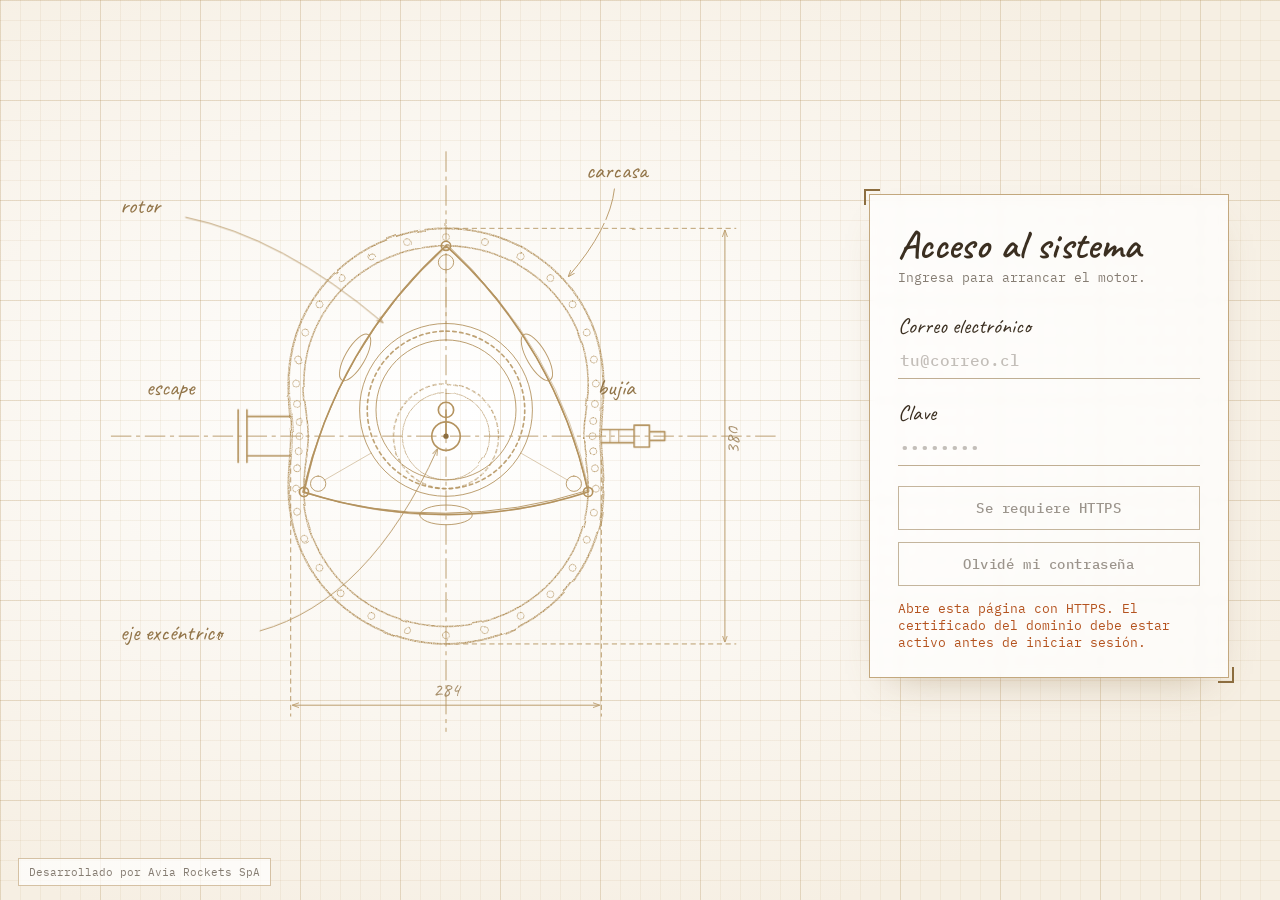
==== index.html @ 8592cf9f "Rentabilidad: deuda con dueños solo con la venta completa en caja Co-Authored-By: Claude Opus 5.5 <n" ====
<!DOCTYPE html>
<html lang="es">
<head>
<meta charset="utf-8">
<meta name="referrer" content="no-referrer">
<meta name="viewport" content="width=device-width, initial-scale=1, viewport-fit=cover">
<title>Oportunicars · Acceso</title>
<link rel="stylesheet" href="workspace.css?v=20261109-rent3">
<link rel="preconnect" href="https://fonts.googleapis.com">
<link rel="preconnect" href="https://fonts.gstatic.com" crossorigin>
<link href="https://fonts.googleapis.com/css2?family=Caveat:wght@400;600&family=IBM+Plex+Mono:wght@400;500&display=swap" rel="stylesheet">
<style>
  :root {
    color-scheme: light;
    --bg-1: #ffffff;
    --bg-2: #f6efe3;
    --ink: #3b2f21;
    --ink-dim: rgba(59, 47, 33, .62);
    --line: #b4935f;
    --camel-deep: #8c6d3f;
    --glass: rgba(255, 255, 255, .72);
    --grid-s: rgba(180, 147, 95, .10);
    --grid-l: rgba(180, 147, 95, .22);
    --accent: #d98324;
    --hand: 'Caveat', 'Segoe Print', 'Bradley Hand', cursive;
    --mono: 'IBM Plex Mono', ui-monospace, 'SF Mono', Menlo, Consolas, monospace;
    box-sizing: border-box;
    padding-top: env(safe-area-inset-top, 0px);
    padding-bottom: env(safe-area-inset-bottom, 0px);
  }
  /* Diseño claro fijo: el plano beige sobre blanco no cambia con el modo oscuro del visor */
  html { scroll-padding-top: env(safe-area-inset-top, 0px); }

  * { box-sizing: border-box; }
  html, body { margin: 0; min-height: 100%; }
  body {
    color: var(--ink);
    font-family: var(--mono);
    background-color: var(--bg-2);
    background-image:
      linear-gradient(var(--grid-s) 1px, transparent 1px),
      linear-gradient(90deg, var(--grid-s) 1px, transparent 1px),
      linear-gradient(var(--grid-l) 1px, transparent 1px),
      linear-gradient(90deg, var(--grid-l) 1px, transparent 1px),
      radial-gradient(ellipse at 36% 46%, var(--bg-1), var(--bg-2) 78%);
    background-size: 20px 20px, 20px 20px, 100px 100px, 100px 100px, 100% 100%;
    overflow-x: hidden;
  }

  .stage {
    min-height: 100dvh;
    display: grid;
    grid-template-columns: minmax(0, 1fr) 360px;
    align-items: center;
    gap: 28px;
    padding: 28px clamp(16px, 4vw, 56px) 56px;
    max-width: 1280px;
    margin: 0 auto;
  }

  /* ---------- Plano ---------- */
  .plate { display: flex; justify-content: center; }
  #blueprint {
    width: 100%;
    max-width: 700px;
    height: auto;
    max-height: calc(100dvh - 90px);
    overflow: visible;
    transition: filter 1.2s ease;
  }
  #blueprint.running { filter: drop-shadow(0 0 14px rgba(180, 147, 95, .35)); }

  .ln { fill: none; stroke: var(--line); stroke-width: 1.5; stroke-linecap: round; stroke-linejoin: round; }
  .thin { stroke-width: .9; opacity: .9; }
  .faint { stroke-width: .8; opacity: .55; }
  .hand { font-family: var(--hand); font-size: 21px; fill: var(--camel-deep); opacity: .95; }
  .hand.sm { font-size: 18px; opacity: .75; }

  .draw {
    stroke-dasharray: 1;
    stroke-dashoffset: 1;
    animation: draw 2.2s var(--d, 0s) cubic-bezier(.5, .1, .25, 1) forwards;
  }
  @keyframes draw { to { stroke-dashoffset: 0; } }
  .fade { opacity: 0; animation: fadein 1.2s var(--d, 1.8s) ease forwards; }
  @keyframes fadein { to { opacity: 1; } }

  /* ---------- Panel de acceso ---------- */
  .panel {
    position: relative;
    padding: 30px 28px 26px;
    border: 1px solid rgba(180, 147, 95, .8);
    background: var(--glass);
    backdrop-filter: blur(4px);
    box-shadow: 0 18px 40px -22px rgba(140, 109, 63, .45);
    opacity: 0;
    animation: fadein 1.2s 2.6s ease forwards;
  }
  .panel::before, .panel::after {
    content: ""; position: absolute; width: 14px; height: 14px; border: 2px solid var(--camel-deep);
  }
  .panel::before { top: -6px; left: -6px; border-right: 0; border-bottom: 0; }
  .panel::after { bottom: -6px; right: -6px; border-left: 0; border-top: 0; }
  .panel.shake { animation: shake .45s ease; opacity: 1; }
  @keyframes shake {
    0%, 100% { transform: translateX(0); }
    20% { transform: translateX(-9px); } 40% { transform: translateX(8px); }
    60% { transform: translateX(-5px); } 80% { transform: translateX(3px); }
  }

  h1 { font-family: var(--hand); font-weight: 600; font-size: 40px; line-height: 1; margin: 0 0 4px; letter-spacing: .01em; }
  .sub { margin: 0 0 26px; font-size: 13px; color: var(--ink-dim); }

  label { display: block; font-family: var(--hand); font-size: 22px; margin: 0 0 2px; color: var(--ink); }
  .field { margin-bottom: 20px; }
  input {
    width: 100%; background: transparent; border: 0; border-bottom: 1px solid rgba(140, 109, 63, .55);
    color: var(--ink); font: 500 16px var(--mono); padding: 8px 2px; outline: none; border-radius: 0;
    transition: border-color .25s, box-shadow .25s;
  }
  input:focus { border-bottom-color: var(--camel-deep); box-shadow: 0 1px 0 0 var(--camel-deep); }
  input::placeholder { color: rgba(59, 47, 33, .3); }

  button {
    font: 500 14px var(--mono); color: var(--ink); background: transparent;
    border: 1px solid var(--camel-deep); padding: 12px 18px; width: 100%; cursor: pointer;
    letter-spacing: .04em; transition: background .25s, transform .1s;
  }
  button:hover { background: rgba(180, 147, 95, .18); }
  button:active { transform: translateY(1px); }
  button:focus-visible, input:focus-visible { outline: 2px solid var(--accent); outline-offset: 3px; }
  button[disabled] { opacity: .5; cursor: default; }

  .err { min-height: 22px; margin: 14px 0 0; font-size: 13px; color: #b4531f; }

  .view { animation: fadein .7s ease both; }
  [hidden] { display: none !important; }

  /* Vista de arranque */
  .kicker { font-family: var(--hand); font-size: 26px; margin: 0 0 10px; }
  #log { list-style: none; margin: 0 0 8px; padding: 0; font-size: 13px; min-height: 84px; }
  #log li { padding: 3px 0; color: var(--ink-dim); animation: fadein .5s ease both; }
  #log li b { color: var(--ink); font-weight: 500; margin-right: 8px; }
  #log li.ok { color: var(--ink); }
  #gauge { width: 100%; height: auto; display: block; margin: 4px 0 0; }
  .rpm { text-align: center; margin: -6px 0 14px; font-size: 30px; font-weight: 500; letter-spacing: .04em; }
  .rpm small { font-size: 13px; color: var(--ink-dim); margin-left: 8px; letter-spacing: 0; }
  .welcome { font-family: var(--hand); font-size: 34px; line-height: 1.05; margin: 4px 0 16px; text-align: center; min-height: 36px; }

  .titleblock {
    position: fixed; left: 18px; bottom: calc(14px + env(safe-area-inset-bottom, 0px));
    font-size: 11px; color: var(--ink-dim); border: 1px solid rgba(180, 147, 95, .55);
    padding: 6px 10px; background: rgba(255, 255, 255, .7); pointer-events: none;
  }

  @media (max-width: 880px) {
    .stage { grid-template-columns: minmax(0, 1fr); padding-top: 16px; gap: 16px; }
    #blueprint { max-height: 52dvh; }
    .panel { max-width: 440px; width: 100%; margin: 0 auto 40px; }
    .titleblock { display: none; }
  }
  @media (prefers-reduced-motion: reduce) {
    .draw { animation-duration: .01s; animation-delay: 0s; }
    .fade, .panel { animation-duration: .01s; animation-delay: 0s; }
  }
</style>
</head>
<body>
<main class="stage">

  <div class="plate">
    <svg id="blueprint" viewBox="0 0 640 600" role="img" aria-label="Plano de un motor rotativo dibujado a lápiz">
      <defs>
        <!-- Lápiz: trazo irregular + grano de papel -->
        <filter id="pencil" x="-4%" y="-4%" width="108%" height="108%">
          <feTurbulence type="fractalNoise" baseFrequency="0.035" numOctaves="2" seed="4" result="n"/>
          <feDisplacementMap in="SourceGraphic" in2="n" scale="2.4" result="d"/>
          <feTurbulence type="fractalNoise" baseFrequency="0.9" numOctaves="1" seed="9" result="g"/>
          <feColorMatrix in="g" type="matrix" values="0 0 0 0 1  0 0 0 0 1  0 0 0 0 1  0 0 0 -1.5 1.38" result="gm"/>
          <feComposite in="d" in2="gm" operator="in"/>
        </filter>
        <filter id="pencilLite" x="-4%" y="-4%" width="108%" height="108%">
          <feTurbulence type="fractalNoise" baseFrequency="0.05" numOctaves="2" seed="2" result="n"/>
          <feDisplacementMap in="SourceGraphic" in2="n" scale="1.6"/>
        </filter>
        <marker id="arr" viewBox="0 0 10 10" refX="9" refY="5" markerWidth="7" markerHeight="7" orient="auto-start-reverse">
          <path d="M0,1.5 L10,5 L0,8.5" fill="none" stroke="#b4935f" stroke-width="1.3" stroke-linecap="round"/>
        </marker>
      </defs>

      <g id="shake">
        <!-- Ejes de simetría -->
        <g filter="url(#pencilLite)">
          <path class="ln faint fade" style="--d:.2s" stroke-dasharray="18 5 3 5" d="M14 300 H626"/>
          <path class="ln faint fade" style="--d:.3s" stroke-dasharray="18 5 3 5" d="M320 40 V570"/>
        </g>

        <!-- Partes estáticas (carcasa, engranaje fijo) con lápiz -->
        <g id="statics" filter="url(#pencil)"></g>

        <!-- Partes móviles -->
        <g transform="rotate(-90 320 300)">
          <g id="rotor"></g>
          <line id="crank" class="ln" x1="320" y1="300" x2="344" y2="300" stroke-width="2"/>
          <circle id="pin" class="ln" cx="344" cy="300" r="7"/>
          <circle class="ln" cx="320" cy="300" r="13"/>
          <circle cx="320" cy="300" r="2.4" fill="#8c6d3f"/>
        </g>

        <!-- Bujía y escape (pantalla) -->
        <g filter="url(#pencilLite)">
          <!-- bujía -->
          <g class="fade" style="--d:1.9s">
            <path class="ln" d="M462 294 H492 M462 306 H492 M492 290 V310 H506 V290 Z M506 296 H520 V304 H506"/>
            <path class="ln thin" d="M470 294 V306 M478 294 V306"/>
          </g>
          <!-- escape -->
          <g class="fade" style="--d:2s">
            <path class="ln" d="M178 282 H138 M178 318 H138 M138 276 V324 M130 276 V324"/>
          </g>
        </g>
        <g id="spark" opacity="0">
          <path d="M446 300 l-11 -9 M446 300 l-14 0 M446 300 l-11 9 M446 300 l-6 -15 M446 300 l-6 15"
                stroke="#d98324" stroke-width="2" stroke-linecap="round" fill="none"/>
          <circle cx="446" cy="300" r="5" fill="#d98324" opacity=".85"/>
        </g>
        <g id="puffs"></g>

        <!-- Cotas -->
        <g filter="url(#pencilLite)" class="fade" style="--d:2.2s">
          <path class="ln thin" stroke-dasharray="4 4" d="M320 110 H585 M320 490 H585"/>
          <path class="ln thin" marker-start="url(#arr)" marker-end="url(#arr)" d="M575 112 V488"/>
          <text class="hand sm" x="588" y="304" transform="rotate(-90 588 304)" text-anchor="middle">380</text>
          <path class="ln thin" stroke-dasharray="4 4" d="M178 322 V556 M462 322 V556"/>
          <path class="ln thin" marker-start="url(#arr)" marker-end="url(#arr)" d="M180 546 H460"/>
          <text class="hand sm" x="320" y="538" text-anchor="middle">284</text>
        </g>

        <!-- Anotaciones -->
        <g filter="url(#pencilLite)">
          <g class="fade" style="--d:2.4s">
            <text class="hand" x="22" y="96">rotor</text>
            <path class="ln thin" marker-end="url(#arr)" d="M82 100 Q170 118 262 196"/>
          </g>
          <g class="fade" style="--d:2.6s">
            <text class="hand" x="448" y="64">carcasa</text>
            <path class="ln thin" marker-end="url(#arr)" d="M474 74 Q470 110 432 154"/>
          </g>
          <g class="fade" style="--d:2.8s">
            <text class="hand" x="458" y="262">bujía</text>
          </g>
          <g class="fade" style="--d:3s">
            <text class="hand" x="46" y="262">escape</text>
          </g>
          <g class="fade" style="--d:3.2s">
            <text class="hand" x="22" y="486">eje excéntrico</text>
            <path class="ln thin" marker-end="url(#arr)" d="M150 478 Q250 450 312 312"/>
          </g>
        </g>
      </g>
    </svg>
  </div>

  <aside class="panel" id="panel">

    <!-- Vista de acceso -->
    <section id="loginView" class="view">
      <h1>Acceso al sistema</h1>
      <p class="sub">Ingresa para arrancar el motor.</p>
      <div class="field">
        <label for="user">Correo electrónico</label>
        <input id="user" type="email" required autocomplete="username" autocapitalize="none" spellcheck="false" placeholder="tu@correo.cl">
      </div>
      <div class="field">
        <label for="pass">Clave</label>
        <input id="pass" type="password" autocomplete="current-password" placeholder="••••••••">
      </div>
      <button id="go" type="button" disabled>Conectando…</button>
      <button id="forgot" type="button" style="margin-top:12px" disabled>Olvidé mi contraseña</button>
      <p class="err" id="err" role="alert"></p>
      
    </section>

    <section id="recoveryView" class="view" hidden>
      <h1>Nueva contraseña</h1>
      <p class="sub">Elige una contraseña de al menos 12 caracteres.</p>
      <label for="newPass">Contraseña</label>
      <input id="newPass" type="password" autocomplete="new-password" minlength="12">
      <label for="confirmPass">Repetir contraseña</label>
      <input id="confirmPass" type="password" autocomplete="new-password" minlength="12">
      <button id="savePass" type="button" style="margin-top:20px">Guardar contraseña</button>
      <button id="cancelRecovery" type="button" style="margin-top:12px">Volver al acceso</button>
      <p class="err" id="recoveryErr" role="alert"></p>
    </section>

    <!-- Vista de arranque -->
    <section id="runView" class="view" hidden>
      <p class="kicker">Secuencia de arranque</p>
      <ul id="log"></ul>
      <svg id="gauge" viewBox="0 0 220 165" aria-hidden="true"></svg>
      <div class="rpm"><span id="rpmNum">0</span><small>rpm</small></div>
      <div class="welcome" id="welcome"></div>
      <button id="logout" type="button" hidden>Cerrar sesión</button>
    </section>
  </aside>
</main>

<div class="titleblock">Desarrollado por Avia Rockets SpA</div>

<script src="schema.js"></script>
<script src="caja.js?v=20261109-rent3"></script><script src="caja-nueva.js?v=20261109-rent3"></script><script src="cartolas.js?v=20261109-rent3"></script><script src="admin.js?v=20261109-rent3"></script><script src="liquidaciones.js?v=20261109-rent3"></script><script src="rentabilidad.js?v=20261109-rent3"></script><script src="correos.js?v=20261109-rent3"></script><script src="config.js?v=20261109-rent3"></script><script src="google-config.js"></script><script src="system-core.js?v=20261109-rent3"></script><script src="correo-core.js?v=20261109-rent3"></script><script src="finanzas.js?v=20261109-rent3"></script><script src="google-caja.js?v=20261109-rent3"></script><script src="sistema.js?v=20261109-rent3"></script><script src="workspace.js?v=20261109-rent3"></script>
<script>
(() => {
  // La identidad se verifica con Supabase; no hay claves de usuarios en el frontend.

  /* ===== Geometría del motor ===== */
  const NS = 'http://www.w3.org/2000/svg';
  const CX = 320, CY = 300;
  const R = 150;          // radio de generación (punta del rotor)
  const E = 24;           // excentricidad
  const GEAR_FIXED = 48;  // engranaje fijo
  const GEAR_ROTOR = 72;  // corona interna del rotor (relación 3:2)

  const el = (name, attrs = {}, parent) => {
    const n = document.createElementNS(NS, name);
    for (const k in attrs) n.setAttribute(k, attrs[k]);
    if (parent) parent.appendChild(n);
    return n;
  };
  const rnd = (a, b) => a + Math.random() * (b - a);

  // Peritrocoide (contorno de la carcasa), en el sistema "sin rotar"
  const peri = (r, e, n = 300) => {
    let d = '';
    for (let i = 0; i <= n; i++) {
      const t = (i / n) * Math.PI * 2;
      const x = CX + r * Math.cos(t) + e * Math.cos(3 * t);
      const y = CY + r * Math.sin(t) + e * Math.sin(3 * t);
      d += (i ? 'L' : 'M') + x.toFixed(2) + ' ' + y.toFixed(2);
    }
    return d + 'Z';
  };

  const statics = document.getElementById('statics');
  const rotor = document.getElementById('rotor');

  // Carcasa (grupo rotado -90° para que quede vertical)
  const housing = el('g', { transform: `rotate(-90 ${CX} ${CY})` }, statics);

  const outer = el('path', { d: peri(R + 16, E), class: 'ln draw', pathLength: 1, style: '--d:0s' }, housing);
  const inner = el('path', { d: peri(R, E), class: 'ln draw', pathLength: 1, style: '--d:.5s' }, housing);
  // segundo trazo, más tenue, como repasado a mano
  el('path', { d: peri(R + 15, E + .6), class: 'ln thin draw', pathLength: 1, style: '--d:.9s' }, housing);

  // Perforaciones de refrigeración
  const holes = el('g', { class: 'fade', style: '--d:1.4s' }, housing);
  const N_HOLES = 40;
  for (let i = 0; i < N_HOLES; i++) {
    const t = (i / N_HOLES) * Math.PI * 2;
    const x = CX + (R + 8) * Math.cos(t) + E * Math.cos(3 * t);
    const y = CY + (R + 8) * Math.sin(t) + E * Math.sin(3 * t);
    el('circle', { cx: x.toFixed(2), cy: y.toFixed(2), r: 3.2, class: 'ln thin' }, holes);
  }

  // Engranaje fijo (centro)
  const fixedGear = el('g', { class: 'fade', style: '--d:1.2s' }, statics);
  el('circle', { cx: CX, cy: CY, r: GEAR_FIXED, class: 'ln', 'stroke-width': 5, 'stroke-dasharray': '3.14 3.14', opacity: .85 }, fixedGear);
  el('circle', { cx: CX, cy: CY, r: GEAR_FIXED - 8, class: 'ln thin' }, fixedGear);

  /* ===== Rotor ===== */
  const RHO = R * 2.8; // radio de los flancos (casi planos)
  const tip = k => [R * Math.cos(k * 2 * Math.PI / 3), R * Math.sin(k * 2 * Math.PI / 3)];
  const rotorPath = (j = 0, rho = RHO) => {
    const p = [0, 1, 2].map(k => { const [x, y] = tip(k); return [x + rnd(-j, j), y + rnd(-j, j)]; });
    return `M${p[0][0].toFixed(1)} ${p[0][1].toFixed(1)}` +
           `A${rho} ${rho} 0 0 1 ${p[1][0].toFixed(1)} ${p[1][1].toFixed(1)}` +
           `A${rho} ${rho} 0 0 1 ${p[2][0].toFixed(1)} ${p[2][1].toFixed(1)}` +
           `A${rho} ${rho} 0 0 1 ${p[0][0].toFixed(1)} ${p[0][1].toFixed(1)}Z`;
  };
  el('path', { d: rotorPath(0), class: 'ln draw', pathLength: 1, style: '--d:.8s', 'stroke-width': 1.8 }, rotor);
  el('path', { d: rotorPath(1.6, RHO * 1.04), class: 'ln thin draw', pathLength: 1, style: '--d:1.1s' }, rotor);
  el('path', { d: rotorPath(1.4, RHO * .96), class: 'ln faint draw', pathLength: 1, style: '--d:1.3s' }, rotor);

  // Corona interna (engranaje del rotor) con dientes
  const ring = el('g', { class: 'fade', style: '--d:1.5s' }, rotor);
  el('circle', { cx: 0, cy: 0, r: GEAR_ROTOR, class: 'ln', 'stroke-width': 5, 'stroke-dasharray': '3.14 3.14', opacity: .85 }, ring);
  el('circle', { cx: 0, cy: 0, r: GEAR_ROTOR + 7, class: 'ln thin' }, ring);
  el('circle', { cx: 0, cy: 0, r: GEAR_ROTOR - 8, class: 'ln thin' }, ring);

  // Rebajes de los flancos + sellos de ápice + nervios
  for (let k = 0; k < 3; k++) {
    const a = (k * 120 + 60) * Math.PI / 180;      // centro de cada flanco
    const rx = Math.cos(a), ry = Math.sin(a);
    const rec = el('g', { class: 'fade', style: '--d:1.7s' }, rotor);
    el('ellipse', {
      cx: (rx * 96).toFixed(1), cy: (ry * 96).toFixed(1), rx: 24, ry: 9,
      transform: `rotate(${k * 120 + 60 + 90} ${(rx * 96).toFixed(1)} ${(ry * 96).toFixed(1)})`,
      class: 'ln thin'
    }, rec);
    const [tx, ty] = tip(k);
    el('circle', { cx: tx.toFixed(1), cy: ty.toFixed(1), r: 4.2, class: 'ln' }, rec);
    el('circle', { cx: (tx * .9).toFixed(1), cy: (ty * .9).toFixed(1), r: 7, class: 'ln thin' }, rec);
    el('path', { d: `M${(tx * .86).toFixed(1)} ${(ty * .86).toFixed(1)} L${(GEAR_ROTOR + 7) * Math.cos(k * 2 * Math.PI / 3)} ${(GEAR_ROTOR + 7) * Math.sin(k * 2 * Math.PI / 3)}`, class: 'ln faint' }, rec);
  }

  /* ===== Elementos animados ===== */
  const crank = document.getElementById('crank');
  const pin = document.getElementById('pin');
  const sparkEl = document.getElementById('spark');
  const puffs = document.getElementById('puffs');
  const shake = document.getElementById('shake');
  const svg = document.getElementById('blueprint');

  /* ===== Medidor de RPM ===== */
  const gauge = document.getElementById('gauge');
  const GC = 110, GR = 84, MAX_RPM = 8000;
  const pol = (r, a) => [GC + r * Math.sin(a * Math.PI / 180), GC - r * Math.cos(a * Math.PI / 180)];
  const arc = (r, a0, a1) => {
    const [x0, y0] = pol(r, a0), [x1, y1] = pol(r, a1);
    return `M${x0.toFixed(1)} ${y0.toFixed(1)}A${r} ${r} 0 ${(a1 - a0) > 180 ? 1 : 0} 1 ${x1.toFixed(1)} ${y1.toFixed(1)}`;
  };
  const rpmAngle = v => -120 + (v / MAX_RPM) * 240;
  el('path', { d: arc(GR, -120, 120), class: 'ln' }, gauge);
  el('path', { d: arc(GR + 4, rpmAngle(7000), 120), fill: 'none', stroke: '#d98324', 'stroke-width': 2.5, 'stroke-linecap': 'round' }, gauge);
  for (let i = 0; i <= 16; i++) {
    const a = -120 + i * 15, major = i % 2 === 0;
    const [x0, y0] = pol(GR - (major ? 11 : 6), a), [x1, y1] = pol(GR, a);
    el('line', { x1: x0, y1: y0, x2: x1, y2: y1, class: 'ln', 'stroke-width': major ? 1.6 : .9 }, gauge);
    if (major) {
      const [tx, ty] = pol(GR - 24, a);
      const t = el('text', { x: tx, y: ty + 5, 'text-anchor': 'middle', fill: '#8c6d3f', 'font-family': 'Caveat, cursive', 'font-size': 18 }, gauge);
      t.textContent = i / 2;
    }
  }
  const needle = el('g', {}, gauge);
  el('line', { x1: GC, y1: GC + 10, x2: GC, y2: GC - 70, class: 'ln', 'stroke-width': 2 }, needle);
  el('circle', { cx: GC, cy: GC, r: 6, class: 'ln' }, gauge);
  const rpmNum = document.getElementById('rpmNum');

  /* ===== Estado y bucle de animación ===== */
  const S = { rpm: 0, alpha: 0, cranking: false, firing: false, puffAcc: 0, tweenId: 0 };

  const ease = {
    inOut: t => t < .5 ? 2 * t * t : 1 - Math.pow(-2 * t + 2, 2) / 2,
    out: t => 1 - Math.pow(1 - t, 3),
    lin: t => t
  };
  const tween = (to, ms, fn = ease.inOut) => new Promise(res => {
    const id = ++S.tweenId, from = S.rpm, t0 = performance.now();
    const step = now => {
      if (id !== S.tweenId) return res();
      const k = Math.min(1, (now - t0) / ms);
      S.rpm = from + (to - from) * fn(k);
      k < 1 ? requestAnimationFrame(step) : res();
    };
    requestAnimationFrame(step);
  });
  const wait = ms => new Promise(r => setTimeout(r, ms));

  const spawnPuff = () => {
    const c = el('circle', { cx: 130, cy: 300, r: 4, fill: 'none', stroke: '#b4935f', 'stroke-width': 1, 'stroke-dasharray': '3 3' }, puffs);
    c.style.transformBox = 'fill-box';
    c.style.transformOrigin = 'center';
    const dx = -(50 + rnd(0, 80)), dy = -(10 + rnd(0, 60)) * (Math.random() > .5 ? 1 : -.4);
    const a = c.animate([
      { transform: 'translate(0,0) scale(1)', opacity: .85 },
      { transform: `translate(${dx}px,${dy}px) scale(${5 + rnd(0, 3)})`, opacity: 0 }
    ], { duration: 1100 + rnd(0, 600), easing: 'ease-out' });
    a.onfinish = () => c.remove();
  };

  let last = performance.now();
  const frame = now => {
    const dt = Math.min(.05, (now - last) / 1000);
    last = now;

    // velocidad visual (≈2.4 vueltas/s del eje a 7000 rpm)
    let v = S.rpm / 7000 * 2.4;
    if (S.cranking) v *= .55 + .45 * Math.abs(Math.sin(S.alpha * 1.5));
    S.alpha += v * Math.PI * 2 * dt;

    const a = S.alpha;
    const px = CX + E * Math.cos(a), py = CY + E * Math.sin(a);
    rotor.setAttribute('transform', `translate(${px.toFixed(2)} ${py.toFixed(2)}) rotate(${(a / 3 * 180 / Math.PI).toFixed(2)})`);
    crank.setAttribute('x2', px.toFixed(2)); crank.setAttribute('y2', py.toFixed(2));
    pin.setAttribute('cx', px.toFixed(2)); pin.setAttribute('cy', py.toFixed(2));

    // chispa
    if (S.firing && S.rpm > 150) {
      const f = (a / (Math.PI * 2)) % 1;
      sparkEl.setAttribute('opacity', f < .16 ? (1 - f / .16).toFixed(2) : 0);
    } else sparkEl.setAttribute('opacity', 0);

    // escape
    if (S.firing) {
      S.puffAcc += dt * Math.min(9, S.rpm / 650);
      while (S.puffAcc >= 1) { S.puffAcc -= 1; spawnPuff(); }
    }

    // vibración
    const amp = S.firing ? (S.rpm / 7000) * .9 : (S.cranking ? .35 : 0);
    shake.setAttribute('transform', amp ? `translate(${rnd(-amp, amp).toFixed(2)} ${rnd(-amp, amp).toFixed(2)})` : '');

    // medidor
    const shown = S.firing && S.rpm < 1500 ? S.rpm + rnd(-18, 18) : S.rpm;
    needle.setAttribute('transform', `rotate(${rpmAngle(Math.max(0, shown))} ${GC} ${GC})`);
    rpmNum.textContent = Math.max(0, Math.round(shown / 10) * 10).toString().padStart(4, '0');

    requestAnimationFrame(frame);
  };
  requestAnimationFrame(frame);

  /* ===== Interfaz de acceso ===== */
  const panel = document.getElementById('panel');
  const loginView = document.getElementById('loginView');
  const runView = document.getElementById('runView');
  const userIn = document.getElementById('user');
  const passIn = document.getElementById('pass');
  const goBtn = document.getElementById('go');
  const errEl = document.getElementById('err');
  const logEl = document.getElementById('log');
  const welcome = document.getElementById('welcome');
  const logout = document.getElementById('logout');
  let busy = false;

  const addLog = (text, ok = false) => {
    const li = document.createElement('li');
    li.className = ok ? 'ok' : '';
    li.innerHTML = `<b>${ok ? '✓' : '…'}</b>${text}`;
    logEl.appendChild(li);
    return li;
  };
  const mark = li => { li.className = 'ok'; li.querySelector('b').textContent = '✓'; };

  async function failedAttempt() {
    busy = true;
    errEl.textContent = 'Usuario o clave incorrectos. Revisa los datos e intenta de nuevo.';
    panel.classList.remove('shake'); void panel.offsetWidth; panel.classList.add('shake');
    S.cranking = true;
    await tween(210, 380, ease.out);
    await tween(0, 650, ease.inOut);
    S.cranking = false;
    busy = false;
    passIn.select();
  }

  async function startEngine(name) {
    const current = revision;
    busy = true;
    errEl.textContent = '';
    loginView.hidden = true;
    runView.hidden = false;
    logEl.innerHTML = ''; welcome.textContent = ''; logout.hidden = true;

    const l1 = addLog('Contacto · batería correcta');
    await wait(500); if (current !== revision) return; mark(l1);

    const l2 = addLog('Motor de arranque girando');
    S.cranking = true;
    await tween(250, 1100, ease.out); if (current !== revision) return;
    await wait(650); if (current !== revision) return;
    mark(l2);

    const l3 = addLog('Ignición');
    S.cranking = false; S.firing = true;
    svg.classList.add('running');
    await tween(2300, 450, ease.out); if (current !== revision) return;
    await tween(6800, 1300, ease.inOut); if (current !== revision) return;
    await wait(250); if (current !== revision) return;
    mark(l3);

    addLog('Acceso concedido', true);
    welcome.textContent = `Bienvenido, ${name}`;
    tween(1150, 1700, ease.inOut);
    await wait(1200); if (current !== revision) return;
    logout.hidden = false;
    busy = false;
  }

  const forgot = document.getElementById('forgot');
  const recoveryView = document.getElementById('recoveryView');
  const recoveryErr = document.getElementById('recoveryErr');
  const savePass = document.getElementById('savePass');
  const newPass = document.getElementById('newPass');
  const confirmPass = document.getElementById('confirmPass');
  const callbackParams = new URLSearchParams(location.hash.slice(1));
  let recovering = callbackParams.get('type') === 'recovery';
  let client, activeId = null, revision = 0, authRevision = 0;
  function lock(value) { goBtn.disabled = value; forgot.disabled = value; }
  function clearView() {
    window.OCWorkspace.close();
    revision++; busy = false; S.tweenId++; S.rpm = 0;
    S.firing = false; S.cranking = false; svg.classList.remove('running');
    runView.hidden = true; recoveryView.hidden = true; loginView.hidden = false;
    welcome.textContent = ''; logEl.replaceChildren(); passIn.value = '';
    delete runView.dataset.userId;
    activeId = null;
  }
  async function reconcile() {
    const request = ++authRevision;
    try {
      const { data, error } = await client.auth.getUser();
      if (request !== authRevision) return;
      if (error || !data.user) { clearView(); return; }
      const user = data.user;
      if (recovering) {
        clearView(); loginView.hidden = true; recoveryView.hidden = false;
        newPass.focus(); return;
      }
      if (activeId === user.id) return;
      clearView(); activeId = user.id; runView.dataset.userId = user.id;
      // El nombre es solo presentación. Nunca se usa para conceder permisos.
      const name = user.user_metadata?.full_name || user.user_metadata?.name ||
        user.email?.split('@')[0] || 'usuario';
      const workspaceRevision = revision;
      // Una sola consulta a Google, en paralelo con la animación. Después todo se lee de memoria.
      const loading = window.OCGoogleCaja.connect(client,user).catch(error => ({connectionError:error.message}));
      await startEngine(String(name).slice(0, 100));
      if (activeId === user.id && workspaceRevision === revision && !recovering) {
        const connected = await loading;
        if(activeId===user.id&&workspaceRevision===revision&&!recovering)
          window.OCWorkspace.open({ user, signOut, ...connected });
      }
    } catch {
      if (request === authRevision) {
        clearView(); errEl.textContent = 'No se pudo verificar la sesión. Intenta ingresar nuevamente.';
      }
    }
  }
  async function submit() {
    if (busy || !client || goBtn.disabled) return;
    if (!userIn.value.trim() || !userIn.checkValidity() || !passIn.value) {
      errEl.textContent = 'Ingresa tu correo y contraseña.'; return;
    }
    // Solo cuentas de la empresa: cualquier otro correo se rechaza sin consultar al servidor.
    if (!/@oportunicars\.cl$/i.test(userIn.value.trim())) {
      passIn.value = ''; errEl.textContent = 'Solo se permiten cuentas @oportunicars.cl.'; return;
    }
    busy = true; lock(true); errEl.textContent = '';
    try {
      const { error } = await client.auth.signInWithPassword({
        email: userIn.value.trim(), password: passIn.value
      });
      passIn.value = '';
      if (error) { busy = false; await failedAttempt(); }
      else { recovering = false; await reconcile(); }
    } catch {
      errEl.textContent = 'No se pudo conectar. Revisa tu conexión e intenta nuevamente.';
    } finally { busy = false; lock(false); }
  }
  goBtn.addEventListener('click', submit);
  [userIn, passIn].forEach(i => i.addEventListener('keydown', e => {
    if (e.key === 'Enter') { e.preventDefault(); submit(); }
  }));
  [userIn, passIn].forEach(i => i.addEventListener('input', () => { errEl.textContent = ''; }));
  forgot.addEventListener('click', async () => {
    if (!client || busy) return;
    if (!userIn.value.trim() || !userIn.checkValidity()) {
      errEl.textContent = 'Escribe tu correo electrónico para recuperar el acceso.'; userIn.focus(); return;
    }
    lock(true);
    try {
      const { error } = await client.auth.resetPasswordForEmail(userIn.value.trim(), {
        redirectTo: 'https://admin.oportunicars.cl/'
      });
      errEl.textContent = error ? 'No se pudo solicitar el correo. Intenta más tarde.' :
        'Si el correo tiene una cuenta, recibirás un enlace para restablecer tu contraseña.';
    } catch { errEl.textContent = 'No se pudo conectar. Intenta nuevamente.'; }
    finally { lock(false); }
  });
  async function signOut() {
    if (!client) return;
    authRevision++; recovering = false; clearView();
    try {
      const { error } = await client.auth.signOut({ scope: 'local' });
      if (error) errEl.textContent = 'No se pudo cerrar la sesión. Reintenta antes de dejar este dispositivo.';
    } catch { errEl.textContent = 'No se pudo cerrar la sesión. Reintenta.'; }
  }
  logout.addEventListener('click', signOut);
  document.getElementById('cancelRecovery').addEventListener('click', signOut);
  savePass.addEventListener('click', async () => {
    if (savePass.disabled || !recovering) return;
    if (newPass.value.length < 12 || newPass.value !== confirmPass.value) {
      recoveryErr.textContent = 'Usa al menos 12 caracteres y repite la misma contraseña.'; return;
    }
    savePass.disabled = true;
    try {
      const { error } = await client.auth.updateUser({ password: newPass.value });
      if (error) { recoveryErr.textContent = 'No se pudo cambiar la contraseña. Revisa el enlace y la contraseña.'; return; }
      newPass.value = ''; confirmPass.value = '';
      await signOut();
      errEl.textContent = 'Contraseña actualizada. Ingresa con tu nueva contraseña.';
    } catch { recoveryErr.textContent = 'No se pudo conectar. Intenta nuevamente.'; }
    finally { savePass.disabled = false; }
  });
  (async () => {
    if(location.protocol!=='https:'&&!['127.0.0.1','localhost','[::1]'].includes(location.hostname)){
      clearView(); lock(true); goBtn.textContent='Se requiere HTTPS';
      errEl.textContent='Abre esta página con HTTPS. El certificado del dominio debe estar activo antes de iniciar sesión.'; return;
    }
    try {
      const { createClient } = await import('https://esm.sh/@supabase/supabase-js@2.102.0');
      client = createClient('https://lxyqosqgvkgjybgffdob.supabase.co',
        'sb_publishable_1J_TfuzcCqaqtDVDIaiLAw_uCufZXHC', {
          auth: { persistSession: true, autoRefreshToken: true, detectSessionInUrl: true }
        });
      client.auth.onAuthStateChange((event) => {
        if (event === 'PASSWORD_RECOVERY') recovering = true;
        // Fuera del callback para evitar bloquear el cliente Auth.
        setTimeout(() => { reconcile(); }, 0);
      });
      await client.auth.getSession();
      if (callbackParams.has('access_token') || callbackParams.has('error')) {
        history.replaceState(null, '', location.pathname);
      }
      if (callbackParams.has('error')) {
        recovering = false; errEl.textContent = 'El enlace no es válido o expiró. Solicita uno nuevo.';
      }
      await reconcile();
      goBtn.textContent = 'Ingresar'; lock(false);
    } catch {
      clearView(); goBtn.textContent = 'Acceso no disponible';
      errEl.textContent = 'No se pudo conectar al servicio de acceso. Recarga la página para reintentar.';
    }
  })();

})();
</script>
</body>
</html>
---- workspace.css ----
body.workspace-open{background:#f6efe3;color:#3b2f21}
body.workspace-open>main,body.workspace-open>.titleblock{display:none!important}
#oc-workspace{--oc-ink:#3b2f21;--oc-muted:#786a58;font:14px/1.5 -apple-system,BlinkMacSystemFont,"Segoe UI",sans-serif;display:grid;grid-template-columns:238px 1fr;min-height:100vh;color:var(--oc-ink)}
#oc-workspace *{box-sizing:border-box}
#oc-workspace button,#oc-workspace input{font:inherit;letter-spacing:normal;text-transform:none;border-radius:8px;min-height:40px}
#oc-workspace button{cursor:pointer;color:inherit;background:white;border:1px solid #d9c8ac;padding:10px 16px;width:auto;box-shadow:none}
#oc-workspace button:hover{background:#f2e8d8}
#oc-workspace :focus-visible{outline:3px solid #bd833c;outline-offset:3px}
#oc-workspace h1,#oc-workspace h2,#oc-workspace h3{font-family:inherit;letter-spacing:-.035em;line-height:1.2;color:inherit;margin:0}
#oc-workspace h1{font-size:30px}#oc-workspace h2{font-size:23px}#oc-workspace h3{font-size:18px}
#oc-workspace p{margin:8px 0 16px}#oc-workspace small{display:block}
.oc-sidebar{background:#fffdf8;border-right:1px solid #d9c8ac;padding:30px 18px;display:flex;flex-direction:column;position:sticky;top:0;height:100vh}
.oc-brand{color:#3b2f21;text-decoration:none;padding:0 13px;display:block}.oc-brand b{font-size:28px;letter-spacing:-1.5px}.oc-brand span{color:#8c6d3f}.oc-brand small{letter-spacing:2px;font-size:9px;margin-top:6px}
.oc-profile{display:flex;gap:12px;align-items:center;margin:36px 10px 26px}.oc-profile small{color:#82735d;font-size:12px}
.oc-avatar{background:#f0e4d0;border-radius:50%;width:38px;height:38px;display:grid;place-items:center;font-size:12px;font-weight:700}
#oc-workspace .oc-nav-label{font-size:9px;letter-spacing:1.5px;color:#82735d;margin:24px 13px 8px}
#oc-workspace .oc-nav{display:flex;justify-content:space-between;align-items:center;width:100%;text-align:left;background:none;border:0;margin:3px 0;padding:11px 13px;font-size:13px}
#oc-workspace .oc-nav span{opacity:.4}#oc-workspace .oc-nav.active{background:#eee1ca;font-weight:650;color:#76562e}
.oc-sidebar-bottom{margin-top:auto;padding-top:26px}.oc-sidebar-bottom small{font-size:10px;color:#82735d;margin:10px}
#oc-workspace .oc-sidebar-bottom button{width:100%;font-size:12px}
.oc-main{max-width:1560px;width:100%;margin:auto;padding:32px 40px 26px;min-width:0}
.oc-header{display:flex;align-items:center;justify-content:space-between;gap:20px;padding-bottom:28px;border-bottom:1px solid #d9c8ac}
#oc-workspace .oc-eyebrow{font-size:10px;font-weight:600;letter-spacing:1.7px;margin:0 0 10px;color:#8c6d3f}
.oc-status{border:1px solid #d9c8ac;background:#f2e8d8;padding:7px 11px;border-radius:20px;font-size:11px;white-space:nowrap;color:#786a58}
.oc-intro{display:flex;justify-content:space-between;gap:20px;align-items:center;margin:34px 0 25px}.oc-intro p{color:#786a58;font-size:13px}.oc-date{font-size:11px;color:#82735d;white-space:nowrap}
.oc-metrics{display:grid;grid-template-columns:repeat(4,1fr);gap:15px;margin-bottom:28px}
.oc-metrics article{border:1px solid #d9c8ac;background:#fffdf8;border-radius:12px;padding:20px}.oc-metrics p{font-size:12px}.oc-metrics strong{font-size:35px;line-height:1.5;font-weight:500}.oc-metrics small{font-size:11px;color:#82735d}.oc-metrics span{display:block;border-top:1px solid #e9ddc9;padding-top:12px;margin-top:18px;font-size:10px;color:#82735d}
.oc-columns{display:grid;grid-template-columns:1.5fr 1fr;gap:22px;margin-bottom:32px}.oc-card{border:1px solid #d9c8ac;border-radius:14px;padding:25px;background:#fffdf8;margin-bottom:20px;min-width:0}
.oc-section-heading{display:flex;justify-content:space-between;align-items:center;gap:20px;margin-bottom:22px}.oc-section-heading span{font-size:11px;color:#82735d}.oc-section-heading h2{font-size:18px!important}
.oc-agenda>div{display:flex;gap:17px;align-items:flex-start;padding:19px 0;border-top:1px solid #e9ddc9}.oc-agenda strong{font-size:13px;font-weight:600}.oc-agenda p{font-size:12px;color:#82735d;margin-bottom:0!important}.oc-number{font-size:11px;border:1px solid #d9c8ac;padding:6px;border-radius:6px;color:#82735d}
#oc-workspace .oc-dark{background:#53432f;color:#fff9ed;border:0;display:flex;flex-direction:column}.oc-dark h2{font-size:29px!important;max-width:300px;margin-top:12px!important}.oc-dark p:not(.oc-eyebrow){font-size:13px;line-height:1.8;color:#e1cdb0;margin:20px 0!important}
#oc-workspace .oc-dark button{margin-top:auto;display:flex;justify-content:space-between;background:#ead5b0;border:0;color:#3b2f21}
.oc-area-grid{display:grid;grid-template-columns:repeat(3,1fr);gap:16px;margin-bottom:30px}
#oc-workspace .oc-area{display:block;text-align:left;padding:22px;background:#fffdf8;border:1px solid #d9c8ac;border-radius:12px;min-width:0}
.oc-area small{font-size:9px;letter-spacing:1px;color:#82735d;margin-bottom:18px}.oc-area strong{display:flex;justify-content:space-between;font-size:15px;font-weight:600}.oc-area strong span{color:#a8916d}.oc-area p{font-size:12px;color:#82735d;margin-bottom:0!important}
.oc-footer{font-size:11px;color:#82735d;border-top:1px solid #d9c8ac;padding-top:20px}
.oc-preview,.oc-notice{background:#f3ead5;border:1px solid #e9dcba;padding:15px 20px;border-radius:9px;margin:20px 0;font-size:12px}.oc-notice p{margin-bottom:0!important}
.oc-search{font-size:11px;color:#786a58;min-width:220px}#oc-workspace input{display:block;width:100%;background:#fffdf8;border:1px solid #d9c8ac;padding:10px 12px;color:#3b2f21;margin-top:5px}
.oc-table-scroll{overflow:auto;max-height:65vh}#oc-workspace table{border-collapse:collapse;width:100%;font-size:12px;text-align:left}#oc-workspace th{font-size:11px;white-space:nowrap;background:#f2e8d8;padding:13px}#oc-workspace td{padding:13px;border-bottom:1px solid #e9ddc9;min-width:120px}
.oc-empty{text-align:center;padding:55px 20px;color:#82735d}.oc-empty p{max-width:550px;margin:20px auto!important}.oc-empty-icon{font-size:60px}.oc-back{margin:25px 0!important}
.oc-dialog{width:min(900px,92vw);max-height:85vh;background:#fffdf8;color:#3b2f21;border:1px solid #d9c8ac;border-radius:15px;padding:28px;font-family:inherit}.oc-dialog::backdrop{background:#14251e88}#oc-workspace .oc-close{float:right;font-size:23px;min-height:35px}.oc-dialog h2{padding-right:50px}
@media(min-width:1500px){.oc-main{padding:40px 60px}}
@media(max-width:1100px){.oc-area-grid{grid-template-columns:repeat(2,1fr)}.oc-metrics{grid-template-columns:repeat(2,1fr)}.oc-header,.oc-intro{align-items:flex-start;flex-direction:column}.oc-main{padding:25px}.oc-columns{grid-template-columns:1fr}}
@media(max-width:700px){#oc-workspace{display:block}.oc-sidebar{position:static;width:100%;height:auto;padding:18px}.oc-brand small,.oc-profile,.oc-nav-label,.oc-sidebar-bottom small{display:none!important}.oc-sidebar nav{display:flex;overflow:auto;gap:8px;margin-top:15px}#oc-workspace .oc-nav{white-space:nowrap;width:auto;font-size:12px;padding:8px 12px}.oc-nav span{display:none}.oc-sidebar-bottom{position:absolute;right:16px;top:16px;padding:0}#oc-workspace .oc-sidebar-bottom button{font-size:11px}.oc-main{padding:22px 16px}.oc-area-grid{grid-template-columns:1fr}.oc-metrics{gap:10px}.oc-metrics article{padding:15px}.oc-date{display:none}#oc-workspace h1{font-size:26px}.oc-search{width:100%}}

.oc-sidebar nav{min-height:0;overflow-y:auto}.oc-sidebar-bottom{flex-shrink:0}
@media(max-width:700px){.oc-sidebar nav{overflow-y:visible}}
/* Tokens inherited from the existing rotary-engine home. */
body.workspace-open{
 --bg-1:#fff;--bg-2:#f6efe3;--ink:#3b2f21;--line:#b4935f;--camel-deep:#8c6d3f;
 --mono:'IBM Plex Mono',ui-monospace,'SF Mono',Menlo,Consolas,monospace;
 --hand:'Caveat','Segoe Print','Bradley Hand',cursive;
 background-color:var(--bg-2);
 background-image:linear-gradient(#b4935f14 1px,transparent 1px),linear-gradient(90deg,#b4935f14 1px,transparent 1px),radial-gradient(ellipse at 36% 46%,#fff,#f6efe3 78%);
 background-size:20px 20px,20px 20px,100% 100%
}
#oc-workspace{font-family:var(--mono);font-size:12px}
#oc-workspace h1{font-family:var(--hand);font-size:43px;letter-spacing:0;font-weight:600}
#oc-workspace h2{letter-spacing:-.025em}
.oc-brand b{font-family:var(--hand);font-size:39px;font-weight:500;letter-spacing:0}
.oc-brand span{color:inherit}.oc-brand small{font-size:8px;letter-spacing:1.4px}
.oc-sidebar{background:#fffdf5de;border-right-color:#b4935f80}
#oc-workspace .oc-card,#oc-workspace .oc-metrics article,#oc-workspace .oc-area{border-radius:2px;border-color:#b4935f99;background:#ffffffba;box-shadow:0 12px 28px -26px #8c6d3f99;position:relative}
#oc-workspace .oc-card::before,#oc-workspace .oc-metrics article::before{content:"";position:absolute;left:-3px;top:-3px;width:9px;height:9px;border-top:1px solid #8c6d3f;border-left:1px solid #8c6d3f;pointer-events:none}
#oc-workspace button,#oc-workspace input{border-radius:2px}
#oc-workspace .oc-nav{font-size:12px}#oc-workspace .oc-nav.active{border-left:2px solid #8c6d3f}
.oc-status,.oc-preview,.oc-notice{border-radius:2px}.oc-preview{font-size:10px}
.oc-management-intro{display:flex;justify-content:space-between;align-items:center;gap:20px;margin:26px 0 20px}
#oc-workspace .oc-management-intro h2{font-size:19px;font-weight:500}
.oc-example-note{font-size:10px;line-height:1.7;color:#786a58;padding:9px 12px;border-left:2px solid #b4935f;margin-bottom:22px;background:#f7efdf}
#oc-workspace .oc-six{grid-template-columns:repeat(6,minmax(0,1fr));gap:12px;margin-bottom:24px}
#oc-workspace .oc-six article{padding:15px 12px;min-width:0}
#oc-workspace .oc-six p{font-size:10px;min-height:30px;margin-bottom:8px}
#oc-workspace .oc-six strong{font-family:var(--mono);font-size:clamp(15px,1.5vw,24px);font-weight:500;letter-spacing:-.06em;white-space:nowrap;display:block}
#oc-workspace .oc-six small{font-size:9px;min-height:30px;margin-top:8px}
#oc-workspace .oc-signal{display:inline-flex;align-items:center;gap:6px;font-size:9px;line-height:1.5;color:#786a58;border:0;padding:0;margin:0}
#oc-workspace .oc-six .oc-signal{border-top:1px solid #e9ddc9;padding-top:10px;margin-top:8px}
.oc-signal i{display:block;width:6px;height:6px;border-radius:50%;background:#9c9488;flex-shrink:0}
#oc-workspace .oc-signal.ok{color:#526b53}.oc-signal.ok i{background:#526b53}
#oc-workspace .oc-signal.warning{color:#95661f}.oc-signal.warning i{background:#b08337}
#oc-workspace .oc-signal.danger{color:#a55043}.oc-signal.danger i{background:#a55043}
.oc-management-grid{display:grid;grid-template-columns:repeat(3,minmax(0,1fr));gap:20px;margin-bottom:26px}
#oc-workspace .oc-kpi-panel{margin:0;padding:20px 17px;min-width:0}
.oc-panel-title{display:flex;gap:10px;align-items:baseline;border-bottom:1px solid #d9c8ac;padding-bottom:12px}
.oc-panel-title>span{font-size:9px;color:#9a8059}#oc-workspace .oc-panel-title h2{font-size:14px;font-weight:500}
#oc-workspace .oc-panel-sub{font-size:9px;color:#82735d;margin:9px 0 22px}
.oc-chart-empty{min-height:165px;display:flex;align-items:center;justify-content:center;text-align:center;border:1px dashed #d9c8ac;color:#82735d;font-size:11px;padding:20px}
.oc-bar-chart{height:174px;display:flex;align-items:stretch;gap:7px;background:repeating-linear-gradient(to top,transparent 0px,transparent 38px,#b4935f1c 39px,transparent 40px);padding:0 4px}
.oc-bar-col{flex:1;min-width:0;display:flex;flex-direction:column;align-items:center;justify-content:end}
.oc-bar-col>span{font-size:9px;color:#786a58}.oc-bar-track{height:132px;width:100%;display:flex;align-items:flex-end}
.oc-bar-track i{background:#b4935f;border:1px solid #8c6d3f;display:block;width:100%;max-width:42px;margin:auto auto 0}
.oc-bar-col small{font-size:8px;white-space:nowrap;margin-top:7px}
.oc-donut-row{display:flex;align-items:center;gap:15px;min-height:174px}.oc-donut{width:118px;height:118px;border-radius:50%;flex-shrink:0;display:grid;place-items:center}
.oc-donut>span{width:88px;height:88px;display:flex;align-items:center;justify-content:center;background:#fffdf8;border-radius:50%;font-size:19px;color:#8c6d3f}.oc-donut small{font-size:10px}
.oc-legend{list-style:none;padding:0;margin:0;flex:1}.oc-legend li{display:flex;gap:6px;align-items:center;padding:7px 0;font-size:9px}.oc-legend i{width:6px;height:6px;flex-shrink:0}.oc-legend b{margin-left:auto;font-weight:500}.oc-legend span{min-width:0}
.oc-flow{width:100%;height:165px;font-family:var(--mono)}.oc-inline-legend{display:flex;justify-content:center;gap:20px}
.oc-status-list{list-style:none;margin:0;padding:0}.oc-status-list li{display:flex;justify-content:space-between;gap:8px;padding:9px 0;border-bottom:1px solid #e9ddc9;font-size:10px}.oc-status-list li:last-child{border-bottom:0}.oc-status-list .oc-signal{text-align:right}
.oc-ranking{padding:0;margin:0;list-style:none}.oc-ranking li{display:flex;gap:10px;align-items:center;padding:13px 0;border-bottom:1px solid #e9ddc9;font-size:10px}.oc-ranking strong{margin-left:auto;font-weight:500;white-space:nowrap}.oc-rank{font-size:9px;color:#9a8059}
.oc-notes{list-style:none;padding:0;margin:0}.oc-notes li{font-size:10px;padding:10px 0 10px 14px;border-bottom:1px solid #e9ddc9;position:relative}.oc-notes li::before{content:"—";position:absolute;left:0;color:#b4935f}
@media(max-width:1250px){#oc-workspace .oc-six{grid-template-columns:repeat(3,minmax(0,1fr))}.oc-management-grid{grid-template-columns:repeat(2,minmax(0,1fr))}.oc-donut-row{flex-wrap:wrap}}
@media(max-width:800px){.oc-management-grid{grid-template-columns:1fr}.oc-donut-row{flex-wrap:nowrap}.oc-management-intro{display:block}}
@media(max-width:500px){#oc-workspace .oc-six{grid-template-columns:repeat(2,minmax(0,1fr))}#oc-workspace .oc-six strong{font-size:21px}#oc-workspace h1{font-size:36px}.oc-brand b{font-size:32px}}
/* Cash review follows the existing ivory / camel workspace. */
.oc-cash-accounts{display:grid;grid-template-columns:repeat(auto-fit,minmax(160px,1fr));gap:12px;margin:24px 0}
.oc-cash-accounts button{display:flex;flex-direction:column;gap:12px;text-align:left;padding:18px;border:1px solid #b4935f;background:#faf6ee;color:#3b2f21;font:inherit;cursor:pointer}
.oc-cash-accounts button[aria-pressed=true]{outline:2px solid #8c6d3f;background:#eee2cf}
.oc-cash-accounts small,.oc-cash-accounts span{font-size:11px;line-height:1.6}
.oc-cash-tools{display:flex;flex-wrap:wrap;gap:12px;align-items:end;margin:20px 0}
.oc-cash-tools label,.oc-cash-mapping>label{display:flex;flex-direction:column;gap:8px;font-size:12px;max-width:100%}
#oc-cashflow select,#oc-cashflow input,#oc-cashflow button{font:inherit;max-width:100%}
#oc-cashflow select,#oc-cashflow input[type=number]{padding:10px;background:#fffaf2;border:1px solid #b4935f;color:#3b2f21}
#oc-cashflow button{padding:12px;cursor:pointer;border:1px solid #b4935f;background:#f6efe3;color:#3b2f21}
#oc-cashflow button:disabled{opacity:.45;cursor:not-allowed}
#oc-cashflow .oc-table-scroll{max-height:560px;overflow:auto}
#oc-cashflow td{vertical-align:top;min-width:130px;max-width:360px;overflow-wrap:anywhere}
.oc-cash-mapping{padding:20px;border:1px dashed #b4935f;background:#fffaf2}
#oc-cashflow [role=status]{color:#8c6d3f;min-height:1.5em}
.oc-caja-row{display:grid;grid-template-columns:1fr 1fr;gap:24px;padding:24px 0;border-top:1px solid #d8c5a5}
.oc-caja-row h3{margin:10px 0}.oc-caja-row strong{font-size:22px}
.oc-caja-tag{display:inline-block;padding:5px 8px;margin:3px;border:1px solid #d8c5a5;font-size:11px;background:#f6efe3}
#oc-caja button,.oc-dialog button{padding:10px 14px;background:#f6efe3;color:#3b2f21;border:1px solid #b4935f;cursor:pointer;font:inherit}
#oc-caja select,.oc-dialog select,.oc-caja-form input:not([type=checkbox]){padding:10px;max-width:100%;background:#fffaf2;color:#3b2f21;border:1px solid #b4935f;font:inherit}
#oc-caja label,.oc-caja-form label{display:flex;flex-direction:column;gap:8px;margin:8px 0}
.oc-caja-form{display:grid;grid-template-columns:1fr 1fr;gap:14px}
@media(max-width:650px){.oc-caja-row,.oc-caja-form{grid-template-columns:1fr}}
.oc-dialog[data-caja-dialog]{font-family:'IBM Plex Mono',monospace;color:#3b2f21}
.oc-dialog[data-caja-dialog] h2{font-family:Caveat,cursive;font-size:32px}

.oc-system-actions{display:flex;gap:12px;flex-wrap:wrap;margin:16px 0}.oc-dialog label{display:flex;flex-direction:column;gap:6px;margin:10px 0}.oc-dialog input,.oc-dialog select{padding:10px;border:1px solid #b4935f;background:#faf8f3;color:#403629;font:inherit}.oc-dialog button,.oc-system-actions button{padding:10px 14px;cursor:pointer}

.oc-dialog{font-family:'IBM Plex Mono',monospace}.oc-dialog h2{font-family:'Caveat',cursive;font-size:30px}.oc-dialog select,.oc-dialog button{font:inherit}

.oc-amount{display:inline-block;padding:8px 12px;border-radius:5px}.oc-in{background:#deeee4;color:#215e40}.oc-out{background:#f5dfdc;color:#923b34}.oc-unknown{background:#eee8de;color:#665a48}.oc-dashboard-grid{display:grid;grid-template-columns:repeat(3,minmax(0,1fr));gap:16px}.oc-chart svg{width:100%;height:auto}.oc-bar-row{display:grid;grid-template-columns:minmax(75px,1fr) 2fr minmax(60px,auto);gap:8px;align-items:center;margin:15px 0;font-size:12px}.oc-bar-track{background:#eee7db;height:14px}.oc-bar-track i{display:block;height:100%}.oc-chart details{font-size:12px}.oc-chart h2{font-size:20px}@media(max-width:1100px){.oc-dashboard-grid{grid-template-columns:1fr 1fr}}@media(max-width:700px){.oc-dashboard-grid{grid-template-columns:1fr}}

.oc-bar-row .oc-bar-track{display:block;width:auto;height:14px}.oc-bar-row .oc-bar-track i{margin:0;max-width:none;border:0}.oc-sales-chart{display:flex;align-items:end;gap:5px;height:180px;overflow-x:auto}.oc-sales-chart>div{display:flex;flex:1;min-width:18px;flex-direction:column;align-items:center;justify-content:end}.oc-sales-chart i{display:block;width:80%;background:#947243}.oc-sales-chart small{font-size:9px;writing-mode:vertical-rl;margin-top:8px}.oc-sales-chart b{font-size:10px;font-weight:400}.oc-chart{min-width:0}.oc-chart h2{overflow-wrap:anywhere}

#oc-workspace .oc-amount.oc-in{background:#ccebd8;color:#145c35;border:1px solid #80bd97}#oc-workspace .oc-amount.oc-out{background:#f6d2cf;color:#922b24;border:1px solid #d59088}#oc-workspace .oc-amount small{display:block;font:10px/1.6 var(--mono);letter-spacing:.04em;color:inherit}#oc-workspace .oc-expenses>h2{margin-top:28px}.oc-expenses details{font-size:12px}

/* v5: ingresos verdes, salidas rojas, contadores y avisos */
#oc-workspace .oc-caja-row{border-left:5px solid transparent;padding-left:16px}
#oc-workspace .oc-caja-row.oc-row-oc-in{border-left-color:#2f8f5b}
#oc-workspace .oc-caja-row.oc-row-oc-out{border-left-color:#b8443b}
#oc-workspace .oc-caja-row.oc-row-oc-unknown{border-left-color:#b9ad98}
#oc-workspace .oc-caja-row.oc-saving{opacity:.6}
#oc-workspace .oc-amount.oc-in{color:#0f6b3a;font-weight:700}
#oc-workspace .oc-amount.oc-out{color:#b3261e;font-weight:700}
#oc-workspace .oc-ok{color:#1c7a47;font-weight:700}
#oc-workspace .oc-bad{color:#c0261d;font-weight:800}
#oc-workspace .oc-pos{color:#1c7a47}
#oc-workspace .oc-neg{color:#c0261d}
#oc-workspace .oc-chip{display:inline-block;padding:3px 10px;border-radius:12px;font-size:12px;font-weight:600}
#oc-workspace .oc-chip-ok{background:#ccebd8;color:#145c35}
#oc-workspace .oc-chip-bad{background:#f6d2cf;color:#922b24}
#oc-workspace .oc-msg-warn{color:#922b24;background:#f6d2cf;border:1px solid #d59088;padding:10px 12px;border-radius:4px}
#oc-workspace .oc-warn{background:#fbeceb;border:1px solid #d59088;border-radius:4px;padding:10px 14px;margin:12px 0}
#oc-workspace .oc-warn ul{margin:6px 0 0 18px;padding:0}
#oc-workspace .oc-metrics article small{display:block;color:#786a58;font-size:11px;margin-top:4px}
#oc-workspace .oc-fleet-inputs{display:flex;gap:18px;flex-wrap:wrap;margin:12px 0}
#oc-workspace .oc-fleet-inputs label{display:grid;gap:4px;font-size:12px}

#oc-workspace .oc-nav.oc-nav-soon{color:#b9ad9b;cursor:default}#oc-workspace .oc-nav.oc-nav-soon:hover{background:none}
#oc-workspace .oc-cash-summary{display:flex;flex-wrap:wrap;gap:8px 18px;margin:10px 0;font-size:13px}#oc-workspace .oc-cash-summary .oc-in{color:#1b7a43;font-weight:650}#oc-workspace .oc-cash-summary .oc-out{color:#b3261e;font-weight:650}#oc-workspace .oc-more{display:block;margin:14px auto}
#oc-workspace .oc-fin{width:100%;margin:12px 0 4px;border-collapse:collapse}#oc-workspace .oc-fin td{padding:6px 4px;border-bottom:1px solid #eadfc9}#oc-workspace .oc-fin td:last-child{text-align:right}
#oc-workspace .oc-tab.active{background:#eee1ca;color:#76562e;font-weight:650}#oc-workspace #os-car-search{margin-left:auto;min-width:220px}
#oc-workspace .oc-fin{margin:12px 0 6px}#oc-workspace .oc-fold{border-bottom:1px solid #eadfc9}#oc-workspace .oc-fold>summary{display:flex;justify-content:space-between;gap:12px;padding:9px 4px;cursor:pointer;list-style:none}#oc-workspace .oc-fold>summary::before{content:'▸';margin-right:6px;color:#8c6d3f}#oc-workspace .oc-fold[open]>summary::before{content:'▾'}#oc-workspace .oc-fold>summary span{flex:1}#oc-workspace .oc-fold .oc-fold{margin-left:14px}#oc-workspace .oc-lines{list-style:none;margin:0 0 8px;padding:0 4px 0 22px;font-size:12px}#oc-workspace .oc-lines li{display:grid;grid-template-columns:78px 1fr auto;gap:8px;padding:3px 0;border-top:1px dotted #eadfc9}#oc-workspace .oc-fold-total{display:flex;justify-content:space-between;padding:10px 4px;font-size:15px}
#oc-workspace .oc-chip-warn{background:#f7e6bf;color:#7a5200}
#oc-workspace .cn-cards{display:grid;grid-template-columns:repeat(auto-fit,minmax(210px,1fr));gap:12px;margin:16px 0}
#oc-workspace .cn-card{border:1px solid var(--line,#d9ddd3);border-radius:12px;padding:14px;display:flex;flex-direction:column;gap:6px;background:#fff}
#oc-workspace .cn-card strong{font-size:1.45rem}
#oc-workspace .cn-check{display:flex;gap:6px;margin-top:4px}
#oc-workspace .cn-check input{flex:1;min-width:0}
#oc-workspace .cn-controls{display:flex;flex-wrap:wrap;gap:8px;align-items:center;margin-top:8px}
#oc-workspace .cn-controls select,#oc-workspace .cn-controls input{min-width:190px}
#oc-workspace .cn-q{font-size:.85rem;opacity:.75}
#oc-workspace .cn-run{display:block;opacity:.7}
#oc-workspace .cn-gray{opacity:.62;background:#f1f1ee}
#oc-workspace .oc-warn-text{color:#9a5b00}
#oc-workspace .cn-undo{color:#a8321f}#oc-workspace .cn-edit{opacity:.8}

#oc-workspace .cn-total{display:flex;align-items:baseline;gap:10px;flex-wrap:wrap;margin:14px 0 0}#oc-workspace .cn-total strong{font-size:26px}#oc-workspace .cn-sync{background:none;border:0;box-shadow:none;padding:0 4px;font-size:18px;line-height:1;color:#8c6d3f;opacity:.6;cursor:pointer;min-height:0}#oc-workspace .cn-sync:hover{opacity:1}#oc-workspace .cn-sync.spin{animation:cn-spin 1s linear infinite}@keyframes cn-spin{to{transform:rotate(360deg)}}

/* Listas desplegables de Caja: color fijo (sin cambios por foco, tema del sistema ni recarga) */
#oc-caja-nueva select,#oc-workspace .cn-controls select,#oc-workspace .cn-controls input{color-scheme:light;background-color:#fffaf2!important;color:#3b2f21!important;-webkit-text-fill-color:#3b2f21;border:1px solid #b4935f;border-radius:6px;padding:10px;font:inherit;transition:none!important;-webkit-appearance:menulist;appearance:auto}
#oc-caja-nueva select:focus,#oc-caja-nueva select:hover,#oc-caja-nueva select:active,#oc-workspace .cn-controls select:focus,#oc-workspace .cn-controls select:hover{background-color:#fffaf2!important;color:#3b2f21!important;outline:2px solid #b4935f;outline-offset:1px}
#oc-caja-nueva select option,#oc-workspace .cn-controls select option{background:#fffaf2;color:#3b2f21}

.cn-mov{display:block;margin-top:6px;padding-top:6px;border-top:1px dashed #b4935f;font-size:11px;color:#3b2f21;opacity:.9}.cn-mov b{color:#1f1710}.cn-mov .cn-ok{color:#2f6b3b}.cn-mov .cn-bad{color:#a23b2a}

#oc-workspace .cn-side{display:flex;flex-direction:column;gap:8px;align-items:flex-start}
#oc-workspace .cn-gearbox{display:flex;gap:8px;align-items:center;flex-wrap:wrap}
#oc-workspace .cn-gear{background:none;border:0;font-size:18px;line-height:1;cursor:pointer;opacity:.55;padding:4px;color:#3b2f21}
#oc-workspace .cn-gear:hover{opacity:1}
#oc-workspace .cn-flip{display:flex;gap:6px}
#oc-workspace .cn-flip button{font-size:12px;padding:4px 10px}
#oc-workspace .cn-mp-real{color:#b8443b;font-weight:600}#oc-workspace .cn-mp-real.cn-ok{color:#2f6b3b}

#oc-workspace .cn-card[data-acc]{cursor:pointer;transition:opacity .15s,box-shadow .15s,border-color .15s;border:2px solid transparent}
#oc-workspace .cn-card.cn-sel{border-color:#1f1710;box-shadow:0 0 0 1px #1f1710 inset}
#oc-workspace .cn-card.cn-off{opacity:.45}
#oc-workspace .cn-card[data-acc]:focus-visible{outline:2px solid #b4935f;outline-offset:2px}
/* Resumen: flujo de caja a todo el ancho y capital de los socios */
#oc-workspace .oc-dashboard-grid .os-wide{grid-column:1/-1}
#oc-workspace .os-capital{margin-bottom:22px}#oc-workspace .os-cap-head{display:flex;justify-content:space-between;align-items:flex-start;gap:16px}#oc-workspace .os-cap-head h2{font-size:22px;margin:4px 0}
#oc-workspace .os-cap-chart{margin:18px 0 8px}#oc-workspace .os-cap-row{display:grid;grid-template-columns:minmax(150px,1fr) 3fr minmax(150px,auto);gap:14px;align-items:center;margin:14px 0}
#oc-workspace .os-cap-row span small,#oc-workspace .os-cap-row b small{display:block;font-size:11px;font-weight:400;color:#82735d}#oc-workspace .os-cap-row b{text-align:right}#oc-workspace .os-cap-row b small.oc-bad{color:#a23e38}
#oc-workspace .os-cap-track{position:relative;height:26px;background:#f3eee5}#oc-workspace .os-cap-track i{position:absolute;top:0;bottom:0;left:0}#oc-workspace .os-cap-track em{position:absolute;top:-5px;bottom:-5px;border-left:2px dashed #3b3227}
.os-cap-in{background:#947243}.os-cap-ok{background:#36765a}.os-cap-gap{background:repeating-linear-gradient(135deg,#a23e38 0 6px,#d9a39e 6px 11px)}.os-cap-extra{background:#7fb69a}
#oc-workspace .os-cap-legend{display:flex;flex-wrap:wrap;gap:16px;font-size:12px}#oc-workspace .os-cap-legend i{display:inline-block;width:12px;height:12px;margin-right:5px;vertical-align:-1px}
@media(max-width:700px){#oc-workspace .os-cap-row{grid-template-columns:1fr}#oc-workspace .os-cap-row b{text-align:left}#oc-workspace .os-cap-head{flex-direction:column}}
/* Autos y operación: el encabezado de la tabla queda fijo y solo se deslizan los autos */
#oc-workspace #os-cars thead th{position:sticky;top:0;z-index:2;box-shadow:0 1px 0 #d9c8ac}
/* Liquidaciones (solo Alex) */
#oc-liq .lq-kpis{display:grid;grid-template-columns:repeat(auto-fit,minmax(160px,1fr));gap:12px;margin:14px 0}
#oc-liq .lq-kpis div{border:1px solid #e3d6bf;border-radius:10px;padding:10px 14px;background:#fffaf1}
#oc-liq .lq-kpis small{display:block;font-size:11px;letter-spacing:.06em;text-transform:uppercase;opacity:.75}
#oc-liq .lq-kpis b{font-size:20px}
.lq-table{width:100%;border-collapse:collapse}.lq-table th,.lq-table td{padding:6px 8px;border-bottom:1px solid #eadfcd;text-align:left;vertical-align:middle}
.lq-table td:nth-child(n+2){white-space:nowrap}.lq-table input{width:130px}
.lq-link{background:none;border:0;padding:0;color:#7a5a2c;text-decoration:underline;cursor:pointer;font:inherit}.lq-empty{opacity:.6}
#oc-liq .cn-ok,.lq-alloc .cn-ok{color:#2f6b3b}#oc-liq .cn-bad,.lq-alloc .cn-bad{color:#a23b2a}#oc-liq .cn-warn,.lq-alloc .cn-warn{color:#9a6a12}
#oc-liq h3{margin-top:18px}
/* ---- Títulos pegados: al deslizar una lista o tabla, el encabezado queda visible ---- */
#oc-workspace .oc-table-scroll thead th,.oc-dialog .oc-table-scroll thead th,.lq-table thead th{position:sticky;top:0;z-index:3;background:#f2e8d8;box-shadow:0 1px 0 #d9c8ac}
#oc-workspace #oc-caja-nueva>.oc-tabs,#oc-workspace #oc-liq>.oc-tabs:not(.lq-obligs){position:sticky;top:0;z-index:6;background:#fffdf8;padding:8px 0;margin-top:0}
/* ---- Ficha siempre visible: la columna de acciones queda pegada a la derecha ---- */
#oc-workspace #os-cars td:last-child,#oc-workspace #os-cars th:last-child{position:sticky;right:0;background:#fffdf8;box-shadow:-1px 0 0 #d9c8ac;z-index:2}
#oc-workspace #os-cars thead th:last-child{background:#f2e8d8;z-index:4}
#oc-workspace #os-cars td:last-child{white-space:nowrap}
/* ---- Selección múltiple en la caja ---- */
#oc-workspace .cn-pick{display:inline-flex;align-items:center;margin-right:10px;vertical-align:middle}
#oc-workspace .cn-pick input{width:18px;height:18px;accent-color:#7a5a2c;cursor:pointer}
#oc-workspace .cn-pick input:disabled{cursor:not-allowed;opacity:.35}
#oc-workspace .cn-picked{background:#fbf3e3}
#oc-workspace .cn-bulk{position:sticky;top:56px;z-index:6;display:flex;flex-wrap:wrap;gap:10px;align-items:center;padding:12px 14px;margin:8px 0;border:1px solid #b4935f;border-radius:10px;background:#fff7e8;box-shadow:0 4px 14px #3b2f2122}
#oc-workspace .cn-bulk select,#oc-workspace .cn-bulk input{padding:8px;border:1px solid #b4935f;background:#fffaf2;font:inherit;max-width:100%}
#oc-workspace .cn-bulk-hint{margin:6px 0;opacity:.8}
#oc-workspace .cn-flip{flex-wrap:wrap}
/* ---- Pantallas más cuadradas (≤ 1280 px de ancho): menú más angosto, tablas compactas ---- */
@media(max-width:1280px) and (min-width:701px){
 #oc-workspace{grid-template-columns:196px 1fr}
 .oc-sidebar{padding:22px 12px}
 .oc-main{padding:22px 22px 20px}
 #oc-workspace th,#oc-workspace td{padding:8px 9px}
 #oc-workspace table{font-size:11.5px}
 .oc-card{padding:18px}
 #oc-workspace .oc-caja-row{grid-template-columns:minmax(0,1.1fr) minmax(0,1fr);gap:14px}
}
@media(max-width:1000px) and (min-width:701px){
 #oc-workspace{grid-template-columns:172px 1fr}
 #oc-workspace .oc-caja-row{grid-template-columns:1fr}
 .oc-columns,.oc-dashboard-grid{grid-template-columns:1fr!important}
}
/* Altura corta (pantallas 4:3 o ventanas bajas): diálogos y tablas usan el alto disponible */
@media(max-height:820px){.oc-table-scroll{max-height:58vh}#oc-workspace h1{font-size:34px}.oc-header{margin-bottom:10px}}
.oc-dialog{width:min(900px,94vw);max-height:90vh;overflow:auto}
@media(max-width:700px){#oc-workspace .cn-bulk{top:0}}
/* Correos (solo Alex): configuración del correo gerencial + vista previa */
#oc-mail .ml-status{display:grid;grid-template-columns:repeat(auto-fit,minmax(170px,1fr));gap:12px;margin:0 0 18px}
#oc-mail .ml-status>div{background:#fffdf8;border:1px solid #e3d6bf;border-radius:12px;padding:12px 16px}
#oc-mail .ml-status small{display:block;font-size:10px;letter-spacing:1.2px;text-transform:uppercase;color:#82735d;margin-bottom:6px}
#oc-mail .ml-status b{font-size:14px;overflow-wrap:anywhere}
#oc-mail .ml-layout{display:grid;grid-template-columns:minmax(0,1fr) minmax(0,700px);gap:22px;align-items:start}
#oc-mail .ml-card{margin-bottom:22px}
#oc-mail h3{font-size:15px;margin:22px 0 10px}
#oc-mail label{font-size:13px;color:#5d4e3b}
#oc-mail input:not([type=checkbox]),#oc-mail select,#oc-mail textarea{width:100%;border:1px solid #d9c8ac;border-radius:8px;padding:8px 10px;background:white;font:inherit;color:#3b2f21;margin-top:4px}
#oc-mail textarea{resize:vertical}
#oc-mail .ml-recipients{width:100%;border-collapse:collapse;table-layout:fixed}#oc-mail .ml-recipients th{text-align:left;font-size:11px;letter-spacing:.06em;text-transform:uppercase;color:#82735d;padding:4px 6px;font-weight:600}#oc-mail .ml-recipients th:nth-child(1){width:32%}#oc-mail .ml-recipients th:nth-child(3){width:60px}#oc-mail .ml-recipients th:nth-child(4){width:64px}
#oc-mail .ml-recipients input{margin:0}#oc-mail .ml-recipients td{padding:5px 6px;border-bottom:1px solid #eadfcd}#oc-mail .ml-c{text-align:center;white-space:nowrap}
#oc-mail .ml-recipients input[type=checkbox],#oc-mail .ml-switch input,#oc-mail .ml-sections input{width:18px;height:18px;accent-color:#8c6d3f;vertical-align:-3px}
#oc-workspace #oc-mail .ml-add{margin-top:10px;border-style:dashed;background:#fffaf1}
#oc-mail .ml-switch{display:flex;gap:10px;align-items:center;font-size:15px;font-weight:600;color:#3b2f21;margin:14px 0 4px}
#oc-mail .ml-grid3{display:grid;grid-template-columns:repeat(3,minmax(0,1fr));gap:12px}
#oc-mail .ml-hint{font-size:12px;color:#82735d;margin:10px 0 0}
#oc-mail .ml-block{display:block;margin:0 0 12px}
#oc-mail .ml-sections{border:1px solid #e3d6bf;border-radius:10px;padding:10px 14px;display:grid;grid-template-columns:repeat(auto-fit,minmax(200px,1fr));gap:8px}
#oc-mail .ml-sections legend{font-size:13px;font-weight:600;padding:0 6px;color:#3b2f21}#oc-mail .ml-sections small{grid-column:1/-1;color:#82735d}
#oc-mail .ml-actions{display:flex;flex-wrap:wrap;gap:10px;margin-top:20px}
#oc-workspace #oc-mail .ml-primary{background:#3b2f21;color:#fff9ed;border-color:#3b2f21}#oc-workspace #oc-mail .ml-primary:hover{background:#53432f}
#oc-workspace #oc-mail button:disabled{opacity:.5;cursor:default}
#oc-mail .ml-msg{margin:14px 0 0;padding:10px 14px;border-radius:8px;background:#f2e8d8}
#oc-mail .ml-ok{background:#ccebd8;color:#145c35}#oc-mail .ml-bad{background:#f6d2cf;color:#922b24}#oc-mail .ml-warn{background:#f7e6bf;color:#7a5200}
#oc-mail .ml-preview{position:sticky;top:12px;padding:18px;background:#f6efe3}
#oc-mail .ml-preview h2{font-size:15px!important;margin-bottom:12px!important}
#oc-mail #ml-frame{width:100%;min-height:600px;border:1px solid #e3d6bf;border-radius:10px;background:#f6efe3;display:block}
@media(max-width:1180px){#oc-mail .ml-layout{grid-template-columns:1fr}#oc-mail .ml-preview{position:static}}
@media(max-width:600px){#oc-mail .ml-grid3{grid-template-columns:1fr}}
#oc-mail .ml-sections{min-width:0}#oc-mail .ml-sections label,#oc-mail .ml-switch{display:flex;gap:8px;align-items:center}
#oc-workspace #oc-mail input[type=checkbox]{min-height:0;flex:none}
#oc-mail .ml-layout>div{min-width:0}
#oc-workspace #oc-mail .ml-recipients .lq-link{padding:0;min-height:0;border:0;background:none;width:auto}
#oc-mail .ml-channels{display:grid;grid-template-columns:1fr 1fr;gap:10px}
#oc-mail .ml-ch{display:flex;gap:10px;align-items:flex-start;border:1px solid #e3d6bf;border-radius:10px;padding:12px 14px;background:white;cursor:pointer}
#oc-mail .ml-ch small{display:block;color:#82735d;font-size:12px;margin-top:2px}#oc-mail .ml-ch-on{border-color:#8c6d3f;background:#fffaf1;box-shadow:0 0 0 1px #8c6d3f}
#oc-workspace #oc-mail .ml-ch input{width:18px;height:18px;min-height:0;accent-color:#8c6d3f;margin-top:2px;flex:none}
#oc-mail .ml-step{border-left:3px solid #e3d6bf;padding:2px 0 2px 14px;margin:14px 0}#oc-mail .ml-step ol{margin:6px 0;padding-left:20px;font-size:13px;line-height:1.7}
#oc-mail .ml-step-t{font-weight:700;margin:0 0 4px}#oc-mail .ml-step-t span{display:inline-grid;place-items:center;width:22px;height:22px;border-radius:11px;background:#3b2f21;color:#fff9ed;font-size:12px;margin-right:6px}
#oc-mail .ml-step code{background:#f2e8d8;padding:1px 6px;border-radius:5px;font-size:12px;overflow-wrap:anywhere}
#oc-mail .ml-copy{display:flex;gap:8px;align-items:center;margin-top:4px}#oc-workspace #oc-mail .ml-copy button{min-height:0;padding:4px 10px;font-size:12px}
#oc-mail .ml-step .ml-actions{margin-top:10px}
@media(max-width:600px){#oc-mail .ml-channels{grid-template-columns:1fr}}
#oc-mail .ml-lark{grid-template-columns:1fr 1fr}#oc-mail .ml-lark label:first-child{grid-column:1/-1}

#oc-workspace .cn-findbar{display:flex;gap:10px;align-items:center;flex-wrap:wrap;margin:8px 0 12px}
#oc-workspace .cn-findbar input{flex:1 1 280px;min-width:0;padding:10px 12px;border:1px solid #d9c8ac;background:#fff;font:inherit}
.cn-toast{position:fixed;left:50%;bottom:22px;transform:translateX(-50%);z-index:50;max-width:min(680px,calc(100vw - 32px));background:#922b24;color:#fff;padding:12px 16px;border-radius:8px;box-shadow:0 6px 24px rgba(0,0,0,.25);font-size:13px}
.cn-toast button{background:transparent!important;color:#fff!important;border:0!important;padding:0 0 0 10px!important}
#oc-workspace .os-unclassified article.oc-alert{border:2px solid #c0261d;background:#fdecea}#oc-workspace .os-unclassified article.oc-alert strong{color:#c0261d}
/* Rentabilidad y control */
#oc-rent .rt-tabs{flex-wrap:wrap}#oc-rent .rt-body{margin-top:12px}
.rt-alert{background:#fff3d6;border:1px solid #e3c27a;border-radius:8px;padding:8px 12px}
.rt-progress,.rt-msg{background:#f2e8d8;border-radius:8px;padding:8px 12px}
.rt-badge{display:inline-block;border-radius:999px;padding:2px 8px;font-size:12px;white-space:nowrap}
.rt-ok{background:#dcefdc;color:#235c23}.rt-done{background:#d8e4f2;color:#1f3f66}.rt-warn{background:#fde9c8;color:#7a4b00}.rt-bad{background:#f7d4d0;color:#8a1f12}.rt-soft{background:#efe9df;color:#5b4a33}
.rt-neg{color:#a12a1b}.rt-pos{color:#235c23}.rt-current td{background:#fbf6ec}
.rt-table small{opacity:.75}.rt-detail td{background:#faf6ef}
.rt-rule{border:1px solid #eadfcd;border-radius:10px;padding:10px 12px;margin:8px 0;display:grid;gap:6px}
.rt-rule code{background:#f2e8d8;padding:1px 5px;border-radius:4px}
.rt-chip-warn{background:#fde9c8}.rt-chips{display:flex;flex-wrap:wrap;gap:6px;align-items:center}
.rt-search input{min-width:220px}.rt-notes li{margin:4px 0}.rt-plan{align-items:end}
.rt-summary{margin-top:10px}
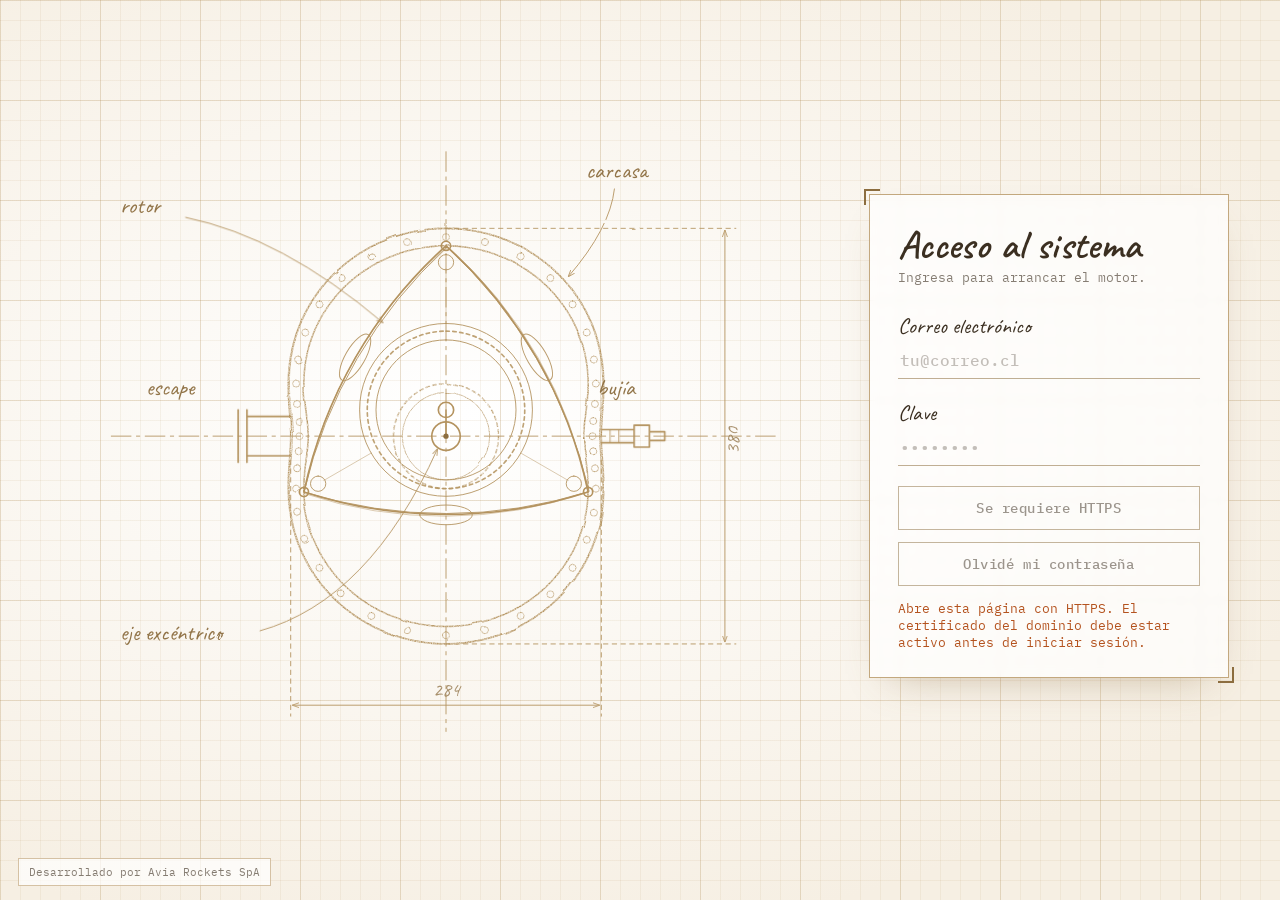
==== commit d1582468: "Rentabilidad: reglas con monto máximo; estacionamientos sin Net Parking; F29 por TGR Co-Authored-By:" ====
--- a/index.html
+++ b/index.html
@@ -5,7 +5,7 @@
 <meta name="referrer" content="no-referrer">
 <meta name="viewport" content="width=device-width, initial-scale=1, viewport-fit=cover">
 <title>Oportunicars · Acceso</title>
-<link rel="stylesheet" href="workspace.css?v=20261109-rent3">
+<link rel="stylesheet" href="workspace.css?v=20261109-rent4">
 <link rel="preconnect" href="https://fonts.googleapis.com">
 <link rel="preconnect" href="https://fonts.gstatic.com" crossorigin>
 <link href="https://fonts.googleapis.com/css2?family=Caveat:wght@400;600&family=IBM+Plex+Mono:wght@400;500&display=swap" rel="stylesheet">
@@ -308,7 +308,7 @@
 <div class="titleblock">Desarrollado por Avia Rockets SpA</div>
 
 <script src="schema.js"></script>
-<script src="caja.js?v=20261109-rent3"></script><script src="caja-nueva.js?v=20261109-rent3"></script><script src="cartolas.js?v=20261109-rent3"></script><script src="admin.js?v=20261109-rent3"></script><script src="liquidaciones.js?v=20261109-rent3"></script><script src="rentabilidad.js?v=20261109-rent3"></script><script src="correos.js?v=20261109-rent3"></script><script src="config.js?v=20261109-rent3"></script><script src="google-config.js"></script><script src="system-core.js?v=20261109-rent3"></script><script src="correo-core.js?v=20261109-rent3"></script><script src="finanzas.js?v=20261109-rent3"></script><script src="google-caja.js?v=20261109-rent3"></script><script src="sistema.js?v=20261109-rent3"></script><script src="workspace.js?v=20261109-rent3"></script>
+<script src="caja.js?v=20261109-rent4"></script><script src="caja-nueva.js?v=20261109-rent4"></script><script src="cartolas.js?v=20261109-rent4"></script><script src="admin.js?v=20261109-rent4"></script><script src="liquidaciones.js?v=20261109-rent4"></script><script src="rentabilidad.js?v=20261109-rent4"></script><script src="correos.js?v=20261109-rent4"></script><script src="config.js?v=20261109-rent4"></script><script src="google-config.js"></script><script src="system-core.js?v=20261109-rent4"></script><script src="correo-core.js?v=20261109-rent4"></script><script src="finanzas.js?v=20261109-rent4"></script><script src="google-caja.js?v=20261109-rent4"></script><script src="sistema.js?v=20261109-rent4"></script><script src="workspace.js?v=20261109-rent4"></script>
 <script>
 (() => {
   // La identidad se verifica con Supabase; no hay claves de usuarios en el frontend.
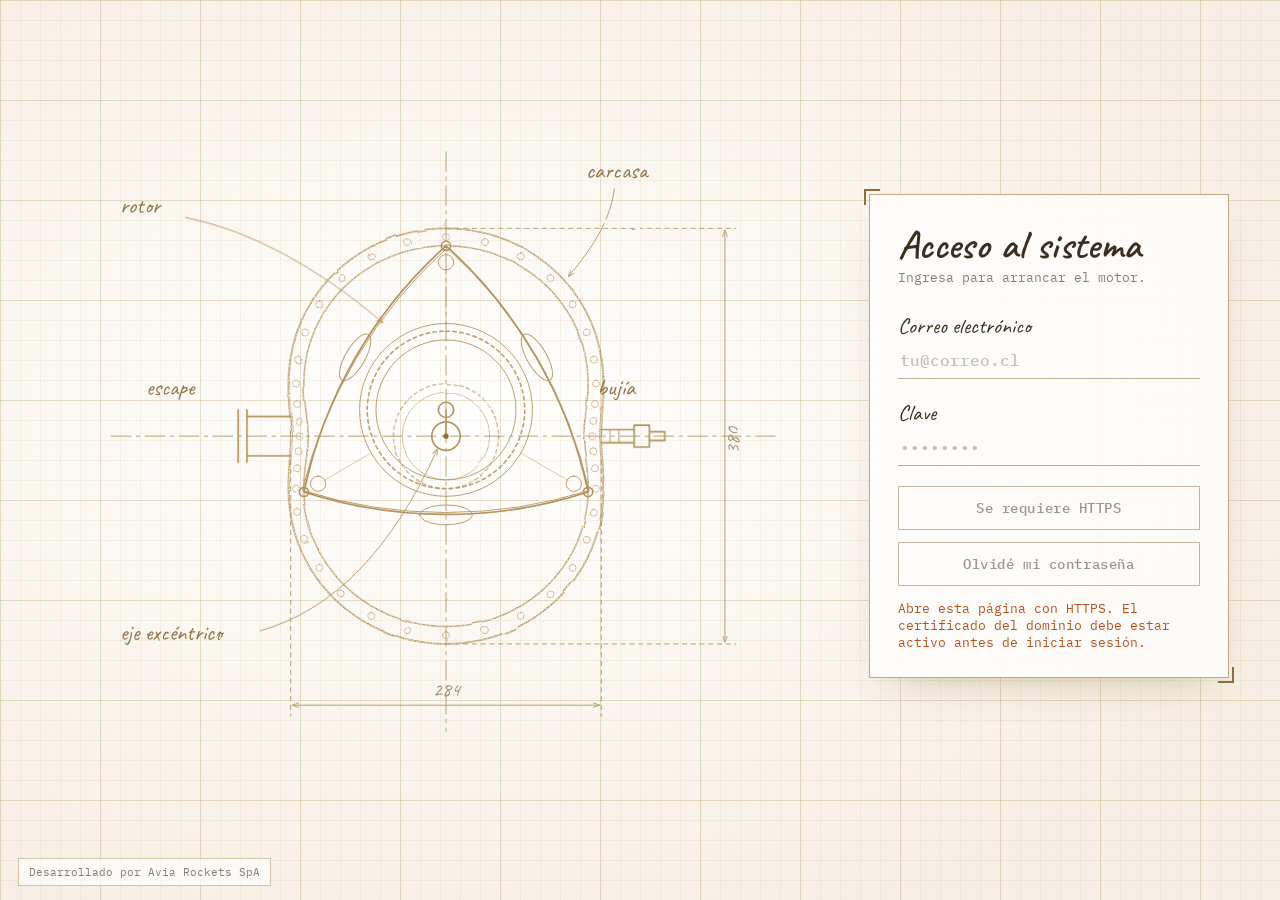
==== commit d3dce70f: "Socios: mismo criterio de aportes que el Resumen (solo ingresos) Co-Authored-By: Claude Opus 5.5 <no" ====
--- a/index.html
+++ b/index.html
@@ -5,7 +5,7 @@
 <meta name="referrer" content="no-referrer">
 <meta name="viewport" content="width=device-width, initial-scale=1, viewport-fit=cover">
 <title>Oportunicars · Acceso</title>
-<link rel="stylesheet" href="workspace.css?v=20261109-rent4">
+<link rel="stylesheet" href="workspace.css?v=20261109-rent5">
 <link rel="preconnect" href="https://fonts.googleapis.com">
 <link rel="preconnect" href="https://fonts.gstatic.com" crossorigin>
 <link href="https://fonts.googleapis.com/css2?family=Caveat:wght@400;600&family=IBM+Plex+Mono:wght@400;500&display=swap" rel="stylesheet">
@@ -308,7 +308,7 @@
 <div class="titleblock">Desarrollado por Avia Rockets SpA</div>
 
 <script src="schema.js"></script>
-<script src="caja.js?v=20261109-rent4"></script><script src="caja-nueva.js?v=20261109-rent4"></script><script src="cartolas.js?v=20261109-rent4"></script><script src="admin.js?v=20261109-rent4"></script><script src="liquidaciones.js?v=20261109-rent4"></script><script src="rentabilidad.js?v=20261109-rent4"></script><script src="correos.js?v=20261109-rent4"></script><script src="config.js?v=20261109-rent4"></script><script src="google-config.js"></script><script src="system-core.js?v=20261109-rent4"></script><script src="correo-core.js?v=20261109-rent4"></script><script src="finanzas.js?v=20261109-rent4"></script><script src="google-caja.js?v=20261109-rent4"></script><script src="sistema.js?v=20261109-rent4"></script><script src="workspace.js?v=20261109-rent4"></script>
+<script src="caja.js?v=20261109-rent5"></script><script src="caja-nueva.js?v=20261109-rent5"></script><script src="cartolas.js?v=20261109-rent5"></script><script src="admin.js?v=20261109-rent5"></script><script src="liquidaciones.js?v=20261109-rent5"></script><script src="rentabilidad.js?v=20261109-rent5"></script><script src="correos.js?v=20261109-rent5"></script><script src="config.js?v=20261109-rent5"></script><script src="google-config.js"></script><script src="system-core.js?v=20261109-rent5"></script><script src="correo-core.js?v=20261109-rent5"></script><script src="finanzas.js?v=20261109-rent5"></script><script src="google-caja.js?v=20261109-rent5"></script><script src="sistema.js?v=20261109-rent5"></script><script src="workspace.js?v=20261109-rent5"></script>
 <script>
 (() => {
   // La identidad se verifica con Supabase; no hay claves de usuarios en el frontend.
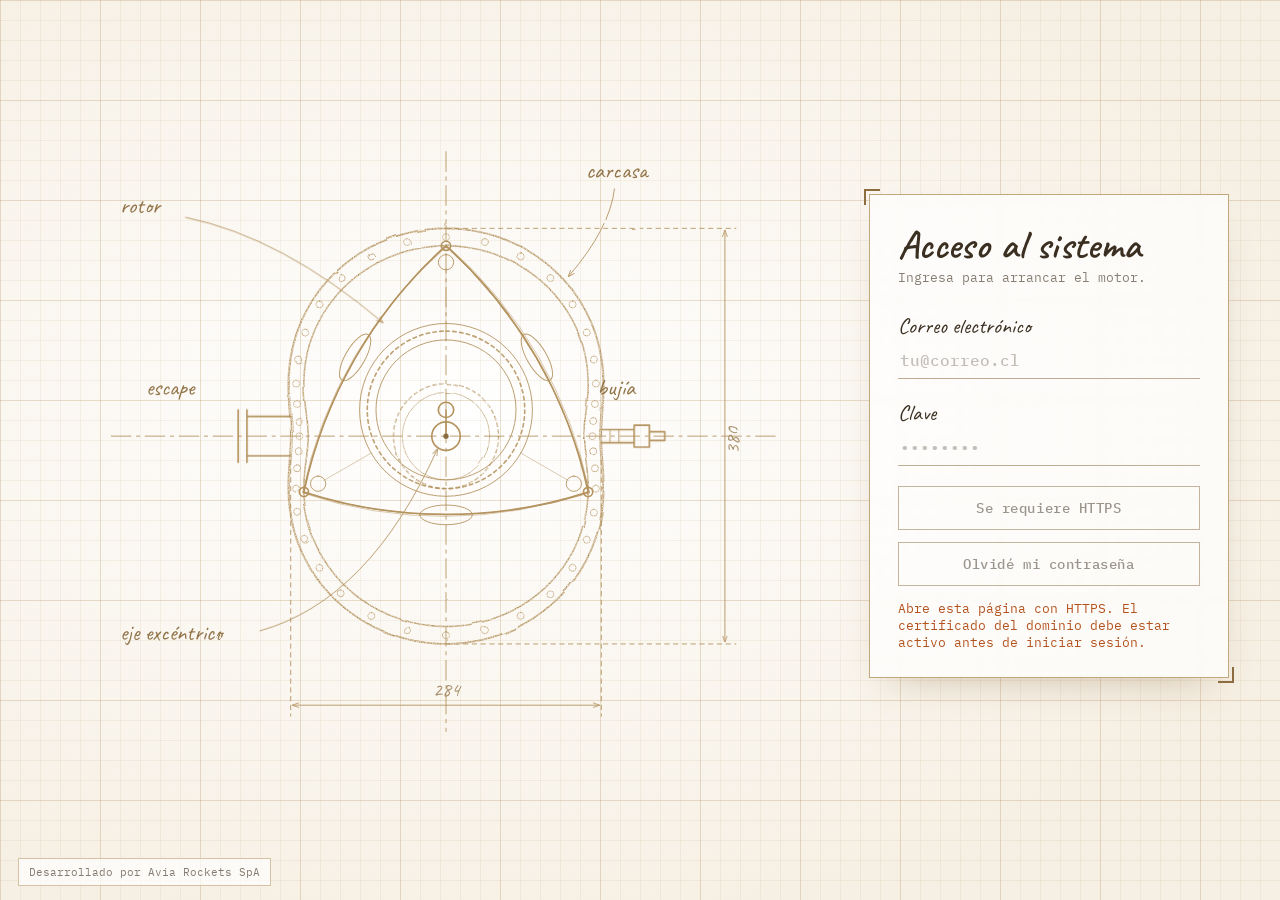
==== commit ba01224e: "Reglas: scooters Whoosh y Lime a Transporte Co-Authored-By: Claude Opus 5.5 <noreply@anthropic.com> " ====
--- a/index.html
+++ b/index.html
@@ -5,7 +5,7 @@
 <meta name="referrer" content="no-referrer">
 <meta name="viewport" content="width=device-width, initial-scale=1, viewport-fit=cover">
 <title>Oportunicars · Acceso</title>
-<link rel="stylesheet" href="workspace.css?v=20261109-rent5">
+<link rel="stylesheet" href="workspace.css?v=20261109-rent6">
 <link rel="preconnect" href="https://fonts.googleapis.com">
 <link rel="preconnect" href="https://fonts.gstatic.com" crossorigin>
 <link href="https://fonts.googleapis.com/css2?family=Caveat:wght@400;600&family=IBM+Plex+Mono:wght@400;500&display=swap" rel="stylesheet">
@@ -308,7 +308,7 @@
 <div class="titleblock">Desarrollado por Avia Rockets SpA</div>
 
 <script src="schema.js"></script>
-<script src="caja.js?v=20261109-rent5"></script><script src="caja-nueva.js?v=20261109-rent5"></script><script src="cartolas.js?v=20261109-rent5"></script><script src="admin.js?v=20261109-rent5"></script><script src="liquidaciones.js?v=20261109-rent5"></script><script src="rentabilidad.js?v=20261109-rent5"></script><script src="correos.js?v=20261109-rent5"></script><script src="config.js?v=20261109-rent5"></script><script src="google-config.js"></script><script src="system-core.js?v=20261109-rent5"></script><script src="correo-core.js?v=20261109-rent5"></script><script src="finanzas.js?v=20261109-rent5"></script><script src="google-caja.js?v=20261109-rent5"></script><script src="sistema.js?v=20261109-rent5"></script><script src="workspace.js?v=20261109-rent5"></script>
+<script src="caja.js?v=20261109-rent6"></script><script src="caja-nueva.js?v=20261109-rent6"></script><script src="cartolas.js?v=20261109-rent6"></script><script src="admin.js?v=20261109-rent6"></script><script src="liquidaciones.js?v=20261109-rent6"></script><script src="rentabilidad.js?v=20261109-rent6"></script><script src="correos.js?v=20261109-rent6"></script><script src="config.js?v=20261109-rent6"></script><script src="google-config.js"></script><script src="system-core.js?v=20261109-rent6"></script><script src="correo-core.js?v=20261109-rent6"></script><script src="finanzas.js?v=20261109-rent6"></script><script src="google-caja.js?v=20261109-rent6"></script><script src="sistema.js?v=20261109-rent6"></script><script src="workspace.js?v=20261109-rent6"></script>
 <script>
 (() => {
   // La identidad se verifica con Supabase; no hay claves de usuarios en el frontend.
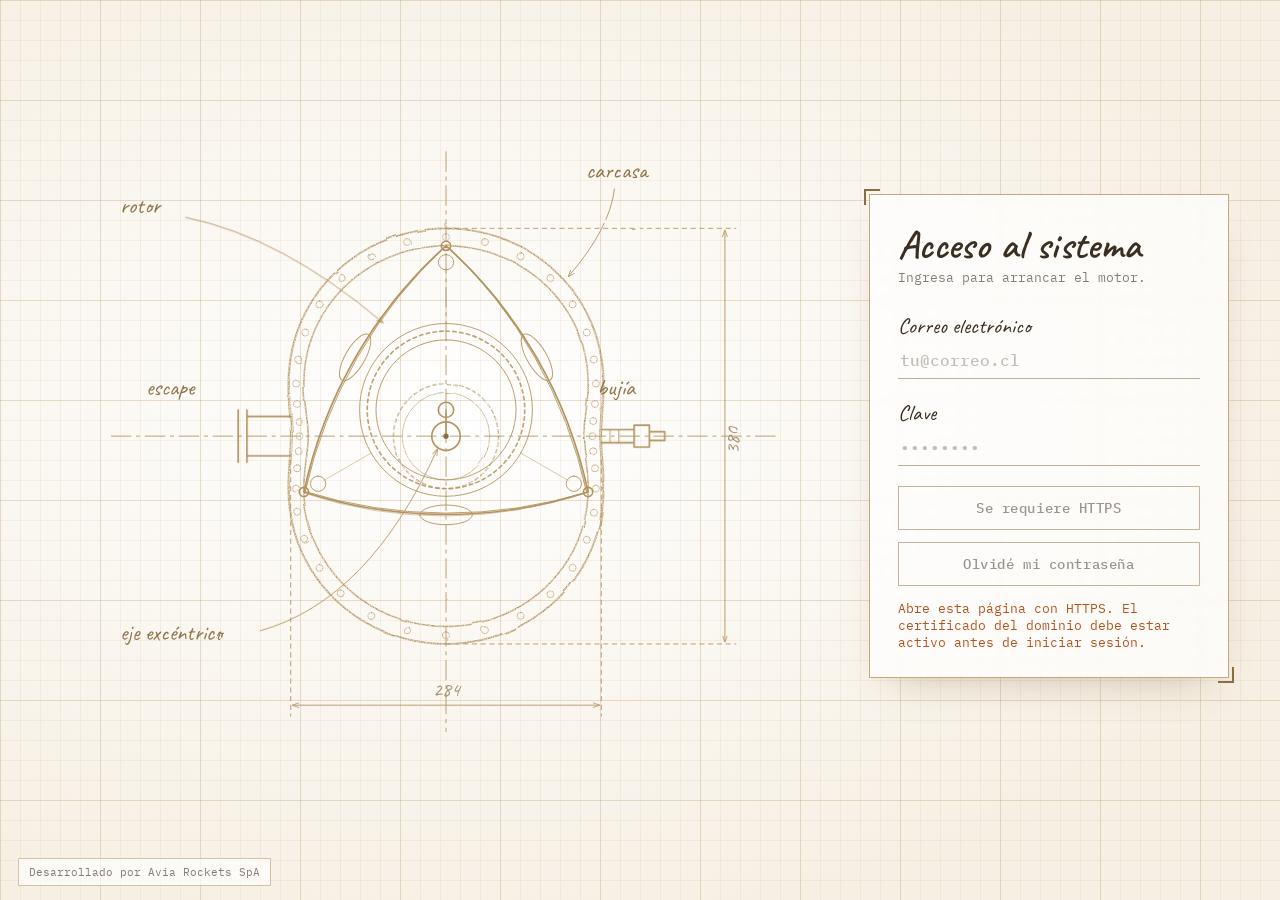
==== commit df29e788: "Rentabilidad: inversiones en otros negocios fuera del resultado operacional Co-Authored-By: Claude O" ====
--- a/index.html
+++ b/index.html
@@ -5,7 +5,7 @@
 <meta name="referrer" content="no-referrer">
 <meta name="viewport" content="width=device-width, initial-scale=1, viewport-fit=cover">
 <title>Oportunicars · Acceso</title>
-<link rel="stylesheet" href="workspace.css?v=20261109-rent6">
+<link rel="stylesheet" href="workspace.css?v=20261110-rent7">
 <link rel="preconnect" href="https://fonts.googleapis.com">
 <link rel="preconnect" href="https://fonts.gstatic.com" crossorigin>
 <link href="https://fonts.googleapis.com/css2?family=Caveat:wght@400;600&family=IBM+Plex+Mono:wght@400;500&display=swap" rel="stylesheet">
@@ -308,7 +308,7 @@
 <div class="titleblock">Desarrollado por Avia Rockets SpA</div>
 
 <script src="schema.js"></script>
-<script src="caja.js?v=20261109-rent6"></script><script src="caja-nueva.js?v=20261109-rent6"></script><script src="cartolas.js?v=20261109-rent6"></script><script src="admin.js?v=20261109-rent6"></script><script src="liquidaciones.js?v=20261109-rent6"></script><script src="rentabilidad.js?v=20261109-rent6"></script><script src="correos.js?v=20261109-rent6"></script><script src="config.js?v=20261109-rent6"></script><script src="google-config.js"></script><script src="system-core.js?v=20261109-rent6"></script><script src="correo-core.js?v=20261109-rent6"></script><script src="finanzas.js?v=20261109-rent6"></script><script src="google-caja.js?v=20261109-rent6"></script><script src="sistema.js?v=20261109-rent6"></script><script src="workspace.js?v=20261109-rent6"></script>
+<script src="caja.js?v=20261110-rent7"></script><script src="caja-nueva.js?v=20261110-rent7"></script><script src="cartolas.js?v=20261110-rent7"></script><script src="admin.js?v=20261110-rent7"></script><script src="liquidaciones.js?v=20261110-rent7"></script><script src="rentabilidad.js?v=20261110-rent7"></script><script src="correos.js?v=20261110-rent7"></script><script src="config.js?v=20261110-rent7"></script><script src="google-config.js"></script><script src="system-core.js?v=20261110-rent7"></script><script src="correo-core.js?v=20261110-rent7"></script><script src="finanzas.js?v=20261110-rent7"></script><script src="google-caja.js?v=20261110-rent7"></script><script src="sistema.js?v=20261110-rent7"></script><script src="workspace.js?v=20261110-rent7"></script>
 <script>
 (() => {
   // La identidad se verifica con Supabase; no hay claves de usuarios en el frontend.
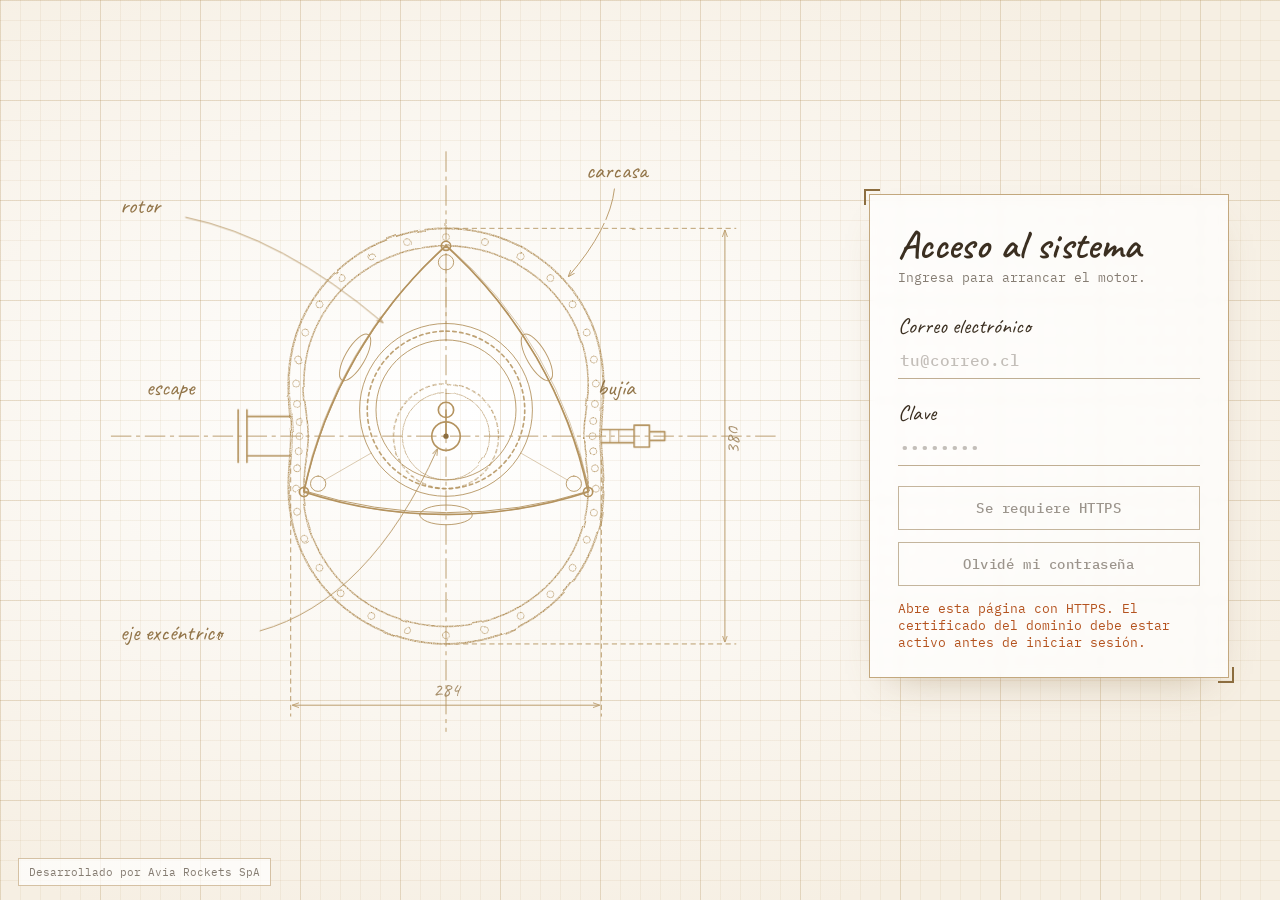
==== commit 0c30bec1: "Resumen: tablero gerencial estilo terminal con histórico de 12 meses Co-Authored-By: Claude Opus 5.5" ====
--- a/index.html
+++ b/index.html
@@ -308,7 +308,7 @@
 <div class="titleblock">Desarrollado por Avia Rockets SpA</div>
 
 <script src="schema.js"></script>
-<script src="caja.js?v=20261110-rent7"></script><script src="caja-nueva.js?v=20261110-rent7"></script><script src="cartolas.js?v=20261110-rent7"></script><script src="admin.js?v=20261110-rent7"></script><script src="liquidaciones.js?v=20261110-rent7"></script><script src="rentabilidad.js?v=20261110-rent7"></script><script src="correos.js?v=20261110-rent7"></script><script src="config.js?v=20261110-rent7"></script><script src="google-config.js"></script><script src="system-core.js?v=20261110-rent7"></script><script src="correo-core.js?v=20261110-rent7"></script><script src="finanzas.js?v=20261110-rent7"></script><script src="google-caja.js?v=20261110-rent7"></script><script src="sistema.js?v=20261110-rent7"></script><script src="workspace.js?v=20261110-rent7"></script>
+<script src="caja.js?v=20261110-rent7"></script><script src="caja-nueva.js?v=20261110-rent7"></script><script src="cartolas.js?v=20261110-rent7"></script><script src="admin.js?v=20261110-rent7"></script><script src="liquidaciones.js?v=20261110-rent7"></script><script src="rentabilidad.js?v=20261110-rent7"></script><script src="tablero.js?v=20261110-rent7"></script><script src="correos.js?v=20261110-rent7"></script><script src="config.js?v=20261110-rent7"></script><script src="google-config.js"></script><script src="system-core.js?v=20261110-rent7"></script><script src="correo-core.js?v=20261110-rent7"></script><script src="finanzas.js?v=20261110-rent7"></script><script src="google-caja.js?v=20261110-rent7"></script><script src="sistema.js?v=20261110-rent7"></script><script src="workspace.js?v=20261110-rent7"></script>
 <script>
 (() => {
   // La identidad se verifica con Supabase; no hay claves de usuarios en el frontend.
--- a/workspace.css
+++ b/workspace.css
@@ -319,3 +319,35 @@
 .rt-chip-warn{background:#fde9c8}.rt-chips{display:flex;flex-wrap:wrap;gap:6px;align-items:center}
 .rt-search input{min-width:220px}.rt-notes li{margin:4px 0}.rt-plan{align-items:end}
 .rt-summary{margin-top:10px}
+/* Tablero gerencial · terminal */
+.tb{--tb-bg:#0f1113;--tb-panel:#16191c;--tb-line:#262a2f;--tb-ink:#e9e6df;--tb-mute:#8b8f94;--tb-amber:#f2a93b;--tb-green:#3ccf8e;--tb-red:#ff5f57;
+ background:var(--tb-bg);color:var(--tb-ink);border-radius:18px;padding:18px 18px 8px;margin:0 0 22px;font:13px/1.4 -apple-system,BlinkMacSystemFont,"SF Pro Text","Segoe UI",sans-serif;font-variant-numeric:tabular-nums;box-shadow:0 10px 30px rgba(0,0,0,.18)}
+.tb-bar{display:flex;justify-content:space-between;font:11px var(--mono);letter-spacing:.08em;color:var(--tb-mute);padding:0 4px 14px;border-bottom:1px solid var(--tb-line)}
+.tb-bar b{color:var(--tb-amber);font-weight:600}
+.tb-heroes{display:grid;grid-template-columns:repeat(4,minmax(0,1fr));gap:1px;background:var(--tb-line);margin:14px 0 1px;border-radius:12px;overflow:hidden}
+.tb-hero{background:var(--tb-panel);padding:16px 16px 12px;display:flex;flex-direction:column;gap:4px;min-width:0}
+.tb-hero header,.tb-tile header,.tb-sec span{font:600 10.5px var(--mono);letter-spacing:.12em;color:var(--tb-mute)}
+.tb-hero strong{font:600 34px/1.05 -apple-system,BlinkMacSystemFont,"SF Pro Display",sans-serif;letter-spacing:-.03em;color:#fff;white-space:nowrap}
+.tb-hero strong em{font-style:normal;font-size:18px;color:var(--tb-mute);font-weight:500}
+.tb-hero.pos strong{color:var(--tb-green)}.tb-hero.neg strong{color:var(--tb-red)}
+.tb-hero small{color:var(--tb-mute);font-size:11.5px}
+.tb-hero footer{font-size:11.5px;color:var(--tb-ink);margin-top:2px}.tb-hero footer b{color:#fff}
+.tb-spark{width:100%;height:34px;margin:6px 0 2px;overflow:visible}
+.tb-spark path{fill:none;stroke:var(--tb-amber);stroke-width:1.6;vector-effect:non-scaling-stroke}.tb-spark circle{fill:var(--tb-amber)}
+.tb-spark .zero{stroke:var(--tb-line);stroke-dasharray:2 2}
+.tb-spark rect.pos{fill:#2c7a57}.tb-spark rect.neg{fill:#8f3a35}.tb-spark rect.cur.pos{fill:var(--tb-green)}.tb-spark rect.cur.neg{fill:var(--tb-red)}
+.tb-d{font:11px var(--mono)}.tb-d.up{color:var(--tb-green)}.tb-d.down{color:var(--tb-red)}.tb-mute{color:var(--tb-mute)}.tb-warn{color:var(--tb-amber)}
+.tb-meter{position:relative;height:6px;background:var(--tb-line);border-radius:4px;margin:8px 0 0}.tb-meter i{position:absolute;inset:0 auto 0 0;background:var(--tb-amber);border-radius:4px}
+.tb-meter s{position:absolute;top:-3px;width:2px;height:12px;background:#fff;opacity:.7}
+.tb-tiles{display:grid;grid-template-columns:repeat(4,minmax(0,1fr));gap:1px;background:var(--tb-line);border-radius:12px;overflow:hidden;margin-top:10px}
+.tb-tile{background:var(--tb-panel);padding:12px 16px;display:grid;gap:2px}.tb-tile b{font:600 20px -apple-system,BlinkMacSystemFont,sans-serif;color:#fff;letter-spacing:-.02em}
+.tb-tile small{color:var(--tb-mute);font-size:11.5px}.tb-tile.warn b{color:var(--tb-amber)}
+.tb-sec{display:flex;align-items:baseline;gap:12px;flex-wrap:wrap;margin:20px 4px 8px}.tb-sec small{color:var(--tb-mute);font-size:11px}
+.tb-table{overflow-x:auto}.tb-table table{width:100%;border-collapse:collapse;font:12.5px var(--mono)}
+.tb-table th{font:600 10px var(--mono);letter-spacing:.1em;color:var(--tb-mute);text-align:right;padding:6px 10px;border-bottom:1px solid var(--tb-line);background:none!important;box-shadow:none!important;position:static!important}
+.tb-table th:first-child,.tb-table td:first-child{text-align:left}
+.tb-table td{text-align:right;padding:7px 10px;border-bottom:1px solid #1d2024;color:var(--tb-ink);white-space:nowrap}
+.tb-table tr.cur td{background:#1b1f23;color:#fff}.tb-table td.pos{color:var(--tb-green)}.tb-table td.neg{color:var(--tb-red)}.tb-table td.warn{color:var(--tb-amber)}
+.tb-table .tb-barcell{width:18%;min-width:90px}.tb-barcell span{display:block;height:8px;border-radius:2px;margin-left:auto}.tb-barcell span.pos{background:#2c7a57;margin-left:0}.tb-barcell span.neg{background:#8f3a35}
+@media (max-width:1100px){.tb-heroes,.tb-tiles{grid-template-columns:repeat(2,minmax(0,1fr))}}
+@media (max-width:600px){.tb-heroes,.tb-tiles{grid-template-columns:1fr}.tb-hero strong{font-size:28px}}
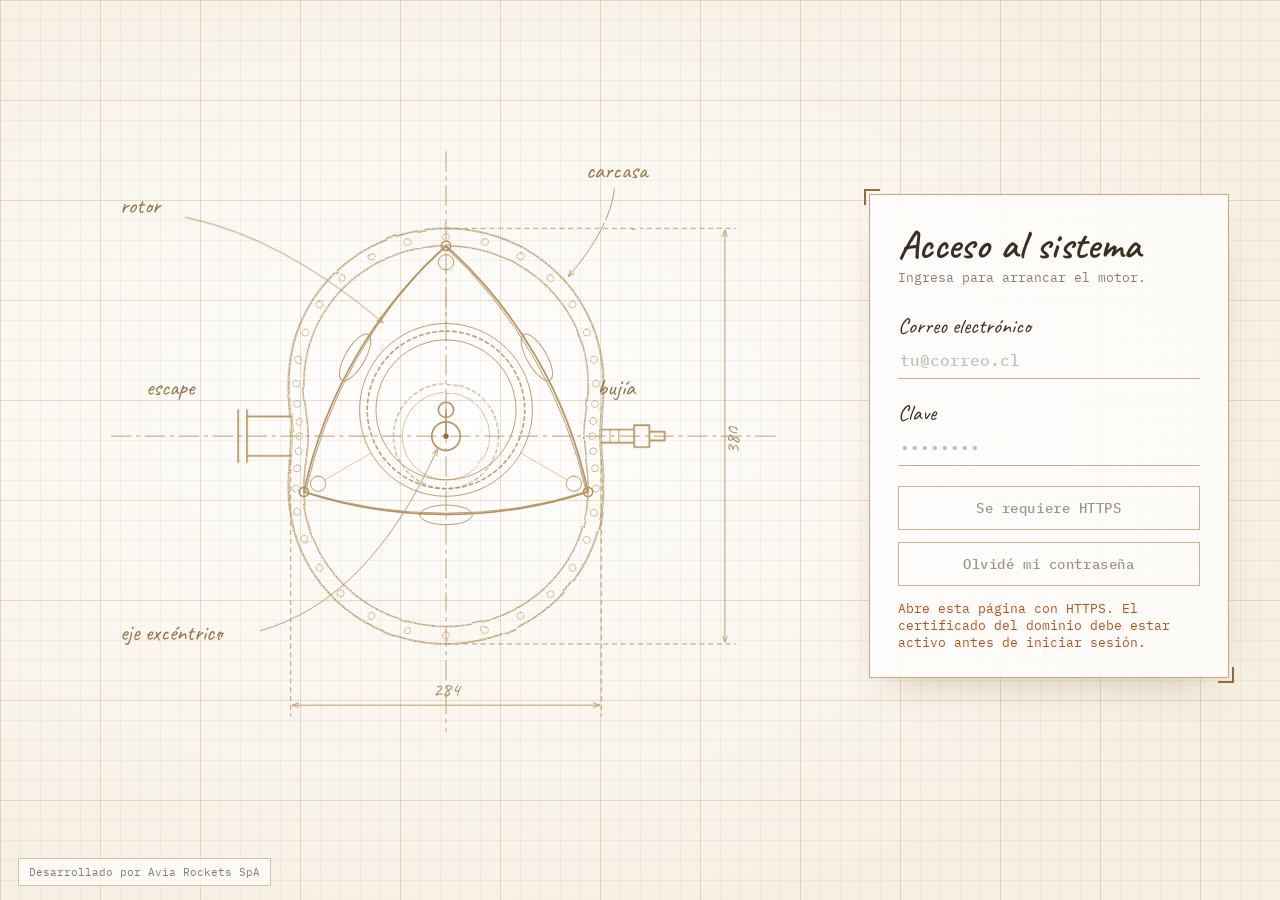
==== commit b3bc81b3: "Tablero: formato de millones con separador Co-Authored-By: Claude Opus 5.5 <noreply@anthropic.com> C" ====
--- a/index.html
+++ b/index.html
@@ -5,7 +5,7 @@
 <meta name="referrer" content="no-referrer">
 <meta name="viewport" content="width=device-width, initial-scale=1, viewport-fit=cover">
 <title>Oportunicars · Acceso</title>
-<link rel="stylesheet" href="workspace.css?v=20261110-rent7">
+<link rel="stylesheet" href="workspace.css?v=20261110-tb2">
 <link rel="preconnect" href="https://fonts.googleapis.com">
 <link rel="preconnect" href="https://fonts.gstatic.com" crossorigin>
 <link href="https://fonts.googleapis.com/css2?family=Caveat:wght@400;600&family=IBM+Plex+Mono:wght@400;500&display=swap" rel="stylesheet">
@@ -308,7 +308,7 @@
 <div class="titleblock">Desarrollado por Avia Rockets SpA</div>
 
 <script src="schema.js"></script>
-<script src="caja.js?v=20261110-rent7"></script><script src="caja-nueva.js?v=20261110-rent7"></script><script src="cartolas.js?v=20261110-rent7"></script><script src="admin.js?v=20261110-rent7"></script><script src="liquidaciones.js?v=20261110-rent7"></script><script src="rentabilidad.js?v=20261110-rent7"></script><script src="tablero.js?v=20261110-rent7"></script><script src="correos.js?v=20261110-rent7"></script><script src="config.js?v=20261110-rent7"></script><script src="google-config.js"></script><script src="system-core.js?v=20261110-rent7"></script><script src="correo-core.js?v=20261110-rent7"></script><script src="finanzas.js?v=20261110-rent7"></script><script src="google-caja.js?v=20261110-rent7"></script><script src="sistema.js?v=20261110-rent7"></script><script src="workspace.js?v=20261110-rent7"></script>
+<script src="caja.js?v=20261110-tb2"></script><script src="caja-nueva.js?v=20261110-tb2"></script><script src="cartolas.js?v=20261110-tb2"></script><script src="admin.js?v=20261110-tb2"></script><script src="liquidaciones.js?v=20261110-tb2"></script><script src="rentabilidad.js?v=20261110-tb2"></script><script src="tablero.js?v=20261110-tb2"></script><script src="correos.js?v=20261110-tb2"></script><script src="config.js?v=20261110-tb2"></script><script src="google-config.js"></script><script src="system-core.js?v=20261110-tb2"></script><script src="correo-core.js?v=20261110-tb2"></script><script src="finanzas.js?v=20261110-tb2"></script><script src="google-caja.js?v=20261110-tb2"></script><script src="sistema.js?v=20261110-tb2"></script><script src="workspace.js?v=20261110-tb2"></script>
 <script>
 (() => {
   // La identidad se verifica con Supabase; no hay claves de usuarios en el frontend.
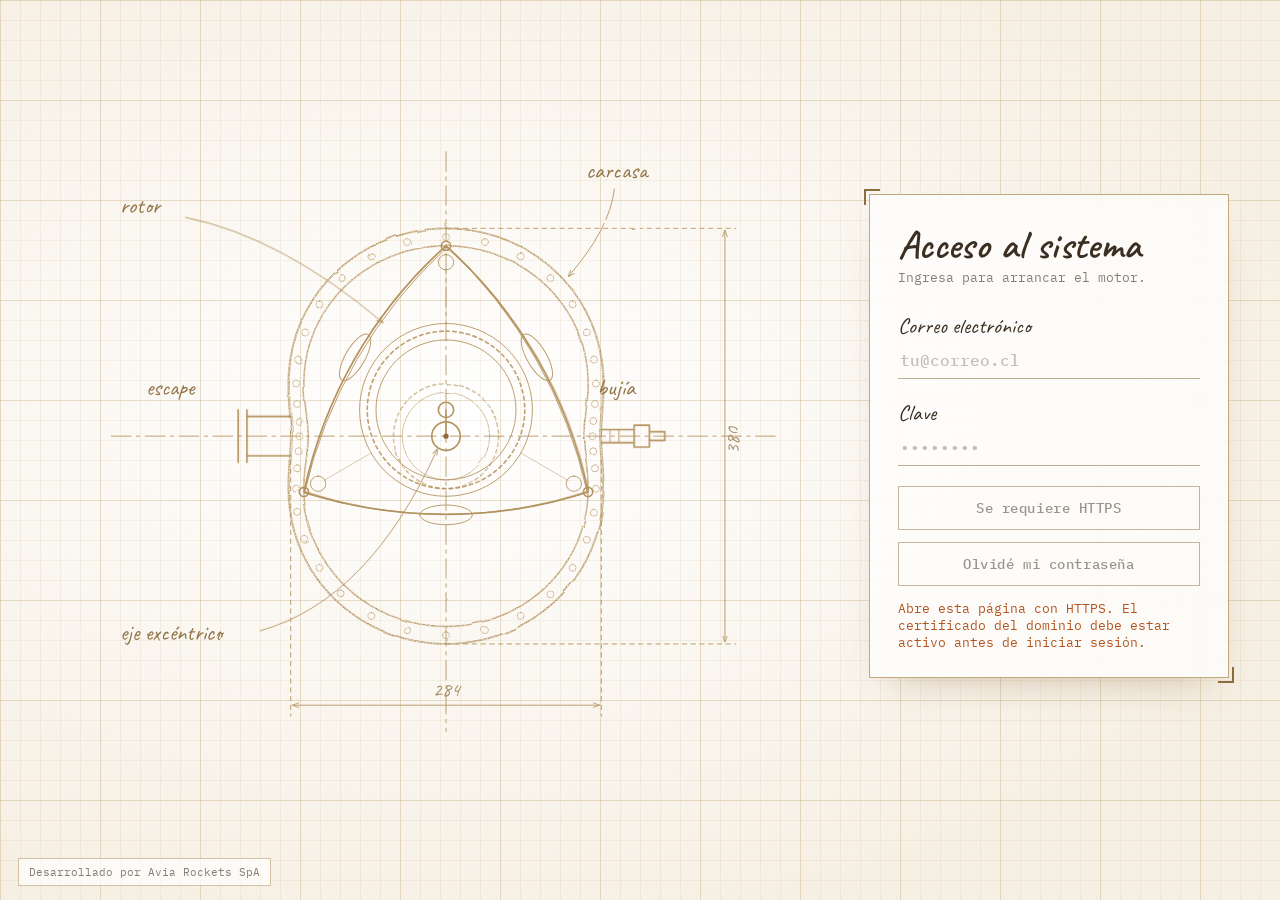
==== commit b660b73a: "RRHH: vacaciones con derecho vs proporcional (1,25/mes con fracción), descuento del período más anti" ====
--- a/index.html
+++ b/index.html
@@ -5,7 +5,7 @@
 <meta name="referrer" content="no-referrer">
 <meta name="viewport" content="width=device-width, initial-scale=1, viewport-fit=cover">
 <title>Oportunicars · Acceso</title>
-<link rel="stylesheet" href="workspace.css?v=20261110-tb2">
+<link rel="stylesheet" href="workspace.css?v=20261110-rrhh1">
 <link rel="preconnect" href="https://fonts.googleapis.com">
 <link rel="preconnect" href="https://fonts.gstatic.com" crossorigin>
 <link href="https://fonts.googleapis.com/css2?family=Caveat:wght@400;600&family=IBM+Plex+Mono:wght@400;500&display=swap" rel="stylesheet">
@@ -308,7 +308,7 @@
 <div class="titleblock">Desarrollado por Avia Rockets SpA</div>
 
 <script src="schema.js"></script>
-<script src="caja.js?v=20261110-tb2"></script><script src="caja-nueva.js?v=20261110-tb2"></script><script src="cartolas.js?v=20261110-tb2"></script><script src="admin.js?v=20261110-tb2"></script><script src="liquidaciones.js?v=20261110-tb2"></script><script src="rentabilidad.js?v=20261110-tb2"></script><script src="tablero.js?v=20261110-tb2"></script><script src="correos.js?v=20261110-tb2"></script><script src="config.js?v=20261110-tb2"></script><script src="google-config.js"></script><script src="system-core.js?v=20261110-tb2"></script><script src="correo-core.js?v=20261110-tb2"></script><script src="finanzas.js?v=20261110-tb2"></script><script src="google-caja.js?v=20261110-tb2"></script><script src="sistema.js?v=20261110-tb2"></script><script src="workspace.js?v=20261110-tb2"></script>
+<script src="caja.js?v=20261110-rrhh1"></script><script src="caja-nueva.js?v=20261110-rrhh1"></script><script src="cartolas.js?v=20261110-rrhh1"></script><script src="admin.js?v=20261110-rrhh1"></script><script src="liquidaciones.js?v=20261110-rrhh1"></script><script src="rentabilidad.js?v=20261110-rrhh1"></script><script src="tablero.js?v=20261110-rrhh1"></script><script src="correos.js?v=20261110-rrhh1"></script><script src="config.js?v=20261110-rrhh1"></script><script src="google-config.js"></script><script src="system-core.js?v=20261110-rrhh1"></script><script src="correo-core.js?v=20261110-rrhh1"></script><script src="finanzas.js?v=20261110-rrhh1"></script><script src="google-caja.js?v=20261110-rrhh1"></script><script src="sistema.js?v=20261110-rrhh1"></script><script src="workspace.js?v=20261110-rrhh1"></script>
 <script>
 (() => {
   // La identidad se verifica con Supabase; no hay claves de usuarios en el frontend.
